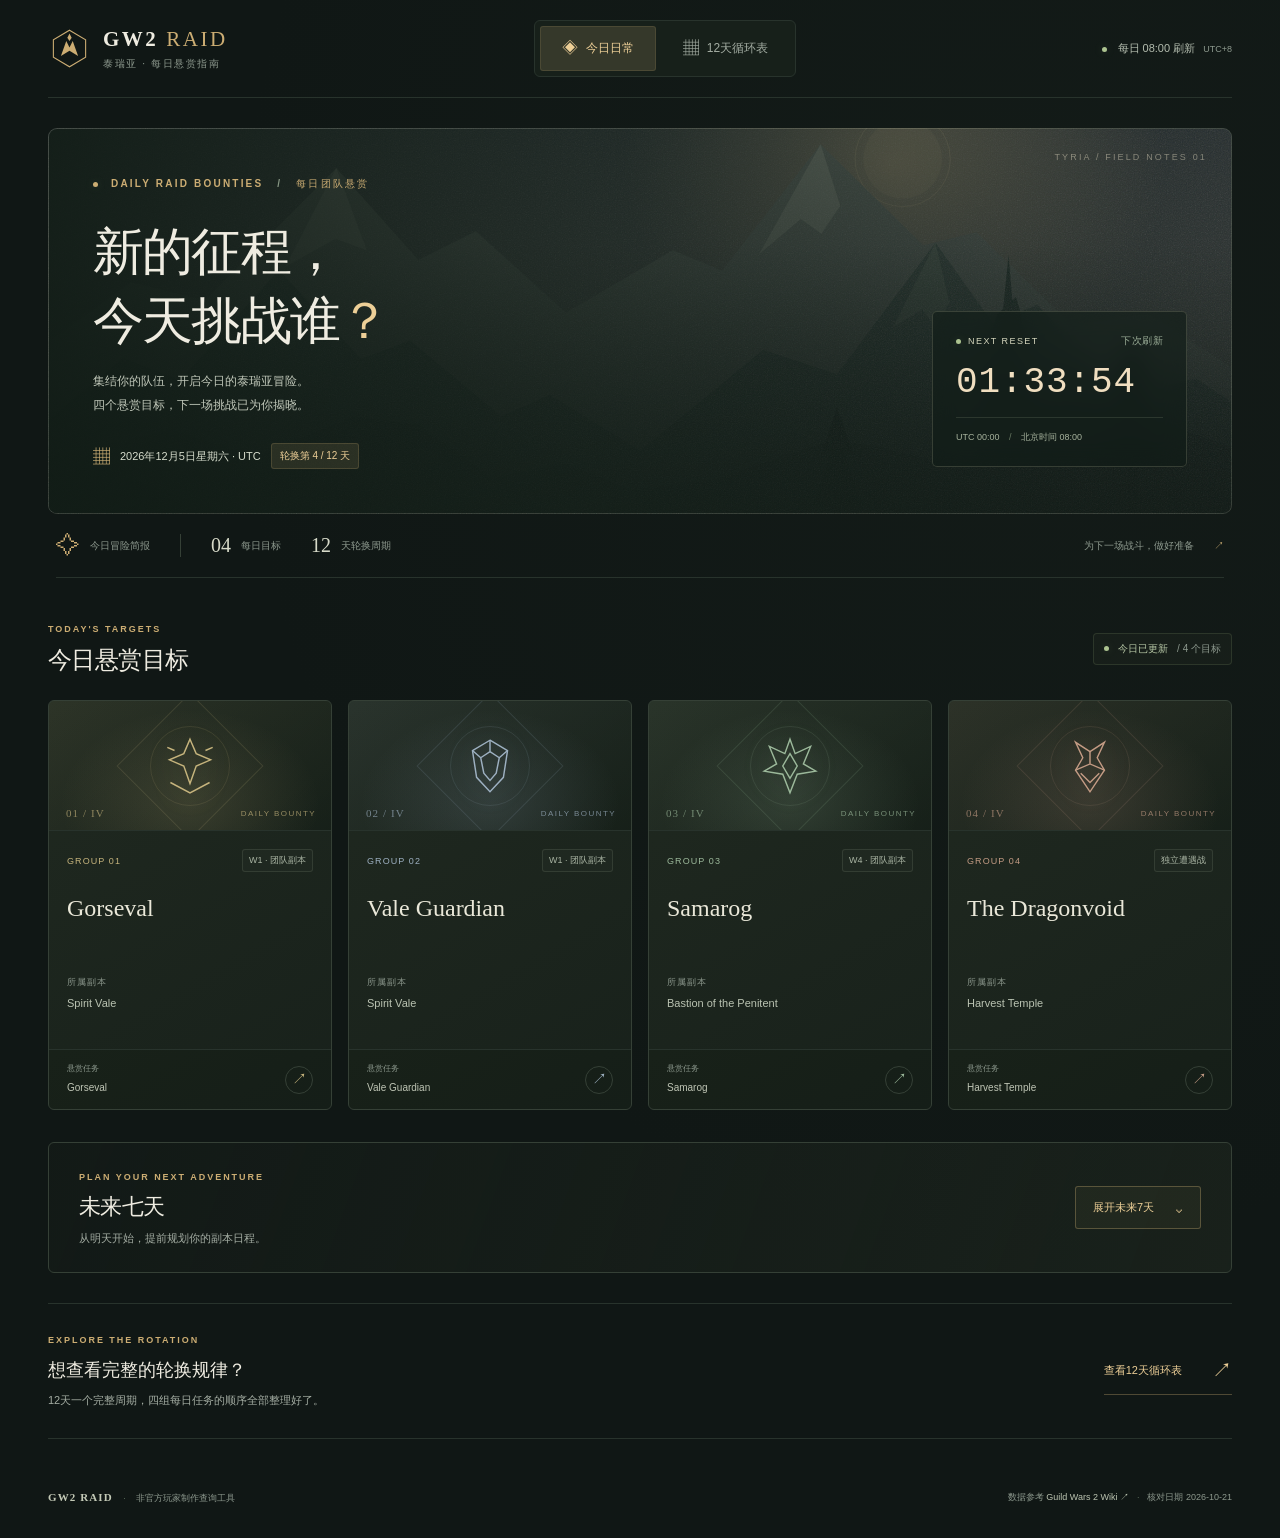
==== index.html @ 5c4fc619 "Add GW2 daily raid bounty site with refreshed UI" ====
<!doctype html>
<html lang="zh-CN">
<head>
  <meta charset="utf-8">
  <meta name="viewport" content="width=device-width, initial-scale=1">
  <meta name="theme-color" content="#101715">
  <meta name="description" content="激战2每日团队悬赏：查看今天的4个Raid Boss、所属副本及未来7天安排。">
  <title>今日日常 · GW2 Raid Bounties</title>
  <link rel="icon" href="assets/favicon.svg" type="image/svg+xml">
  <link rel="stylesheet" href="assets/css/styles.css">
  <script defer src="assets/js/data.js"></script>
  <script defer src="assets/js/rotation.js"></script>
  <script defer src="assets/js/app.js"></script>
</head>
<body data-page="today">
  <a class="skip-link" href="#main-content">跳转到主要内容</a>
  <div class="site-shell">
    <header class="site-header">
      <a class="brand" href="index.html" aria-label="返回GW2日常十人本首页">
        <span class="brand-mark" aria-hidden="true"><svg viewBox="0 0 40 40" fill="none"><path d="m20 3 15 9v16l-15 9L5 28V12Z" stroke="currentColor"/><path d="m12 27 5-14 3 6 3-6 5 14-8-5Z" fill="currentColor"/><path d="m20 6 2 4-2 3-2-3Z" fill="currentColor"/></svg></span>
        <span class="brand-copy"><strong>GW2 <span>RAID</span></strong><small>泰瑞亚 · 每日悬赏指南</small></span>
      </a>
      <nav class="nav" aria-label="主导航">
        <a href="index.html" class="nav-link active" aria-current="page"><span aria-hidden="true">◈</span> 今日日常</a>
        <a href="rotation.html" class="nav-link"><span aria-hidden="true">▦</span> 12天循环表</a>
      </nav>
      <span class="header-status"><span class="tiny-led" aria-hidden="true"></span> 每日 08:00 刷新 <span>UTC+8</span></span>
    </header>

    <main id="main-content">
      <section class="hero" aria-labelledby="hero-title">
        <div class="hero-main">
          <p class="eyebrow"><span class="status-dot" aria-hidden="true"></span> DAILY RAID BOUNTIES <span class="eyebrow-separator">/</span> 每日团队悬赏</p>
          <h1 id="hero-title">新的征程，<br>今天挑战谁<span class="hero-dot">？</span></h1>
          <p class="hero-description">集结你的队伍，开启今日的泰瑞亚冒险。<br>四个悬赏目标，下一场挑战已为你揭晓。</p>
          <div class="hero-date-line">
            <span class="calendar-icon" aria-hidden="true">▦</span>
            <span id="today-date">读取当前日期…</span>
            <span id="cycle-label" class="cycle-label">轮换计算中</span>
          </div>
        </div>
        <div class="reset-panel">
          <span class="meta-label"><span class="tiny-led" aria-hidden="true"></span> NEXT RESET <span>下次刷新</span></span>
          <div id="countdown" class="countdown" role="timer" aria-label="距离下一次刷新">--:--:--</div>
          <div class="reset-rule"><span class="tiny-led" aria-hidden="true"></span> UTC 00:00 <span class="reset-divider">/</span> 北京时间 08:00</div>
        </div>
      </section>

      <div class="adventure-strip"><span><i aria-hidden="true">✧</i> 今日冒险简报</span><span><strong>04</strong> 每日目标</span><span><strong>12</strong> 天轮换周期</span><span class="strip-note">为下一场战斗，做好准备 <span aria-hidden="true">↗</span></span></div>

      <section class="section" aria-labelledby="today-heading">
        <div class="section-heading">
          <div><p class="section-kicker">TODAY'S TARGETS</p><h2 id="today-heading">今日悬赏目标</h2></div>
          <span class="counter-pill"><span class="tiny-led" aria-hidden="true"></span> 今日已更新 <span> / 4 个目标</span></span>
        </div>
        <div id="today-grid" class="boss-grid" aria-live="polite"></div>
        <noscript><p class="noscript">请启用浏览器 JavaScript 以查看自动计算的日常数据。</p></noscript>
      </section>

      <section class="section forecast-section" aria-labelledby="forecast-heading">
        <div class="forecast-top">
          <div><p class="section-kicker">PLAN YOUR NEXT ADVENTURE</p><h2 id="forecast-heading">未来七天</h2><p class="section-hint">从明天开始，提前规划你的副本日程。</p></div>
          <button id="forecast-toggle" type="button" class="action-button" aria-controls="forecast-content" aria-expanded="false">
            <span id="forecast-toggle-text">展开未来7天</span><span class="button-arrow" aria-hidden="true">⌄</span>
          </button>
        </div>
        <div id="forecast-content" class="forecast-content" hidden></div>
      </section>

      <section class="bottom-link" aria-label="查看完整轮换">
        <div><p class="section-kicker">EXPLORE THE ROTATION</p><h2>想查看完整的轮换规律？</h2><p>12天一个完整周期，四组每日任务的顺序全部整理好了。</p></div>
        <a class="text-action" href="rotation.html">查看12天循环表 <span aria-hidden="true">↗</span></a>
      </section>
    </main>

    <footer class="site-footer">
      <div><strong>GW2 RAID</strong> <span class="footer-divider">·</span> 非官方玩家制作查询工具</div>
      <div>数据参考 <a href="https://wiki.guildwars2.com/wiki/Daily_Raid_Bounties" target="_blank" rel="noopener noreferrer">Guild Wars 2 Wiki ↗</a><span class="footer-divider">·</span>核对日期 2026-10-21</div>
    </footer>
  </div>
</body>
</html>
---- assets/css/styles.css ----
:root {
  color-scheme: dark;
  --bg: #101715; --panel: #19211d; --panel-raised: #202a24; --line: #354036; --line-soft: #28332c;
  --text: #efece1; --muted: #a4ada3; --quiet: #8d998e; --accent: #ccad73; --accent-bright: #edcf97; --accent-soft: #ccad7312; --content: 1240px;
  font-family: "Segoe UI", "PingFang SC", "Microsoft YaHei", sans-serif;
  font-synthesis: none; -webkit-font-smoothing: antialiased; text-rendering: optimizeLegibility;
}
* { box-sizing: border-box; }
html { scroll-behavior: smooth; }
body { margin: 0; min-width: 320px; color: var(--text); background: radial-gradient(ellipse at 80% 20%, #28342a22, transparent 55%), var(--bg); }
a { color: inherit; }
button { font: inherit; cursor: pointer; }
a, button { -webkit-tap-highlight-color: transparent; }
a:focus-visible, button:focus-visible, [tabindex]:focus-visible { outline: 2px solid var(--accent-bright); outline-offset: 5px; }
button, a { touch-action: manipulation; }
[hidden] { display: none !important; }
.skip-link { position: fixed; top: -80px; left: 20px; z-index: 20; background: var(--accent); color: var(--bg); padding: 12px 20px; }
.skip-link:focus { top: 10px; }
h1, h2, h3, p { overflow-wrap: anywhere; }
.site-shell { width: min(calc(100% - 96px), var(--content)); margin: auto; }
.site-header { height: 98px; display: flex; align-items: center; justify-content: space-between; gap: 24px; border-bottom: 1px solid var(--line-soft); }
.brand { display: flex; align-items: center; gap: 12px; text-decoration: none; }
.brand-mark { width: 43px; height: 47px; color: var(--accent); }
.brand-mark svg { width: 100%; height: 100%; }
.brand-copy { display: grid; gap: 5px; }
.brand-copy strong { font-family: Georgia, serif; font-size: 21px; letter-spacing: .12em; white-space: nowrap; }
.brand-copy strong span { color: var(--accent); font-weight: 400; }
.brand-copy small { color: var(--quiet); font-size: 10px; letter-spacing: .16em; }
.nav { display: flex; align-items: center; gap: 5px; padding: 5px; border: 1px solid var(--line-soft); background: #17201a; border-radius: 6px; }
.nav-link { display: flex; align-items: center; justify-content: center; gap: 8px; padding: 12px 22px; color: var(--muted); text-decoration: none; font-size: 12px; border-radius: 3px; white-space: nowrap; transition: color .2s, background .2s; }
.nav-link span { font-size: 16px; }
.nav-link:hover { color: var(--accent-bright); background: #ffffff05; }
.nav-link.active { color: var(--accent-bright); background: #35382a; box-shadow: inset 0 0 0 1px #ccad7324; }
.header-status { font-size: 11px; color: #b4bdaf; white-space: nowrap; }
.header-status > span:last-child { font-size: 9px; color: var(--quiet); margin-left: 5px; }
.tiny-led, .status-dot { display: inline-block; width: 5px; height: 5px; background: #acc390; border-radius: 50%; margin-right: 7px; vertical-align: middle; box-shadow: 0 0 10px #acc39033; }
.hero { position: relative; isolation: isolate; margin-top: 30px; min-height: 386px; padding: 44px; display: flex; align-items: flex-end; justify-content: space-between; gap: 28px; border: 1px solid #65705b55; border-radius: 9px; background: #25332a url('../images/tyria-landscape.svg') center 47% / cover; overflow: hidden; }
.hero::before { content: ""; position: absolute; inset: 0; z-index: -1; background: linear-gradient(90deg, #111c16e8, #1420198c 45%, #101b1520), linear-gradient(0deg, #101a14a0, transparent 70%); }
.hero::after { content: "TYRIA / FIELD NOTES 01"; position: absolute; right: 24px; top: 23px; font-size: 9px; letter-spacing: .24em; color: #ddd6bd80; }
.hero-main { flex: 1; }
.eyebrow, .section-kicker { margin: 0; color: var(--accent); font-size: 9px; line-height: 1.8; letter-spacing: .22em; font-weight: 600; }
.eyebrow { font-size: 10px; }
.status-dot { background: var(--accent); margin-right: 8px; }
.eyebrow-separator { margin: 0 9px; color: #899986; }
h1 { font-size: clamp(36px, 4vw, 52px); font-weight: 600; letter-spacing: -.035em; line-height: 1.35; margin: 24px 0 15px; }
.hero-dot { color: var(--accent-bright); }
.hero-description { font-size: 12px; color: #c0c7b9; line-height: 1.95; margin: 0; }
.hero-date-line { display: flex; gap: 10px; align-items: center; flex-wrap: wrap; font-size: 11px; color: #d7ddcd; margin-top: 26px; }
.calendar-icon { color: var(--accent); font-size: 17px; }
.cycle-label { font-size: 10px; color: var(--accent-bright); padding: 5px 8px; background: #c6aa7020; border: 1px solid #c6aa7033; border-radius: 3px; }
.reset-panel { flex: 0 0 255px; padding: 22px 23px; margin-bottom: 2px; border: 1px solid #d2ceaa30; border-radius: 5px; background: #101c1699; backdrop-filter: blur(12px); }
.meta-label { display: flex; align-items: center; color: #d5d6bd; font-size: 9px; letter-spacing: .16em; }
.meta-label > span:last-child { margin-left: auto; color: #9cae98; letter-spacing: .04em; font-size: 10px; }
.countdown { font-family: "Consolas", "SFMono-Regular", monospace; font-size: 36px; font-weight: 400; color: #f0dec0; font-variant-numeric: tabular-nums; letter-spacing: .025em; margin: 14px 0; }
.reset-rule { font-size: 9px; color: #a7b39d; border-top: 1px solid #bbc7a725; padding-top: 13px; white-space: nowrap; }
.reset-rule .tiny-led { display: none; }
.reset-divider { padding: 0 7px; color: #6c7d66; }
.adventure-strip { display: flex; align-items: center; gap: 30px; min-height: 64px; margin: 0 8px; border-bottom: 1px solid var(--line-soft); color: var(--quiet); font-size: 10px; }
.adventure-strip > span { display: flex; gap: 10px; align-items: center; }
.adventure-strip i { font-size: 24px; color: var(--accent); font-style: normal; }
.adventure-strip strong { font-family: Georgia, serif; font-size: 20px; font-weight: 400; color: #d7dac9; }
.adventure-strip > span:nth-child(2) { border-left: 1px solid var(--line); padding-left: 30px; }
.adventure-strip .strip-note { margin-left: auto; font-size: 10px; }
.strip-note span { color: var(--accent); margin-left: 10px; }
.section { margin-top: 43px; }
.section-heading { display: flex; align-items: center; justify-content: space-between; gap: 16px; margin-bottom: 24px; }
.section-heading h2, .forecast-top h2 { font-size: 24px; font-weight: 550; letter-spacing: -.025em; margin: 7px 0 0; }
.counter-pill { font-size: 10px; color: #b8c9a7; background: #adc58e08; border: 1px solid #abc58a25; border-radius: 4px; padding: 8px 10px; }
.counter-pill > span:last-child { color: var(--quiet); margin-left: 6px; }
.boss-grid { display: grid; grid-template-columns: repeat(4, minmax(0, 1fr)); gap: 16px; }
.group-1 { --group-color: #c6b47d; --group-rgb: 198, 180, 125; }
.group-2 { --group-color: #9db0c1; --group-rgb: 157, 176, 193; }
.group-3 { --group-color: #9cb99b; --group-rgb: 156, 185, 155; }
.group-4 { --group-color: #c39b84; --group-rgb: 195, 155, 132; }
.boss-card { position: relative; display: flex; flex-direction: column; min-width: 0; border: 1px solid var(--line); border-radius: 6px; background: linear-gradient(150deg, #202920, #18211b); overflow: hidden; transition: border-color .2s, transform .2s, box-shadow .2s; }
.boss-card:hover { transform: translateY(-5px); border-color: var(--group-color); box-shadow: 0 16px 32px #00000030; }
.boss-visual { height: 130px; position: relative; overflow: hidden; display: grid; place-items: center; background: radial-gradient(ellipse at 50% 80%, rgba(var(--group-rgb), .16), transparent 65%), linear-gradient(145deg, rgba(var(--group-rgb), .08), #0e181266); border-bottom: 1px solid var(--line-soft); }
.boss-visual::before { content: ""; position: absolute; width: 102px; height: 102px; border: 1px solid rgba(var(--group-rgb), .15); transform: rotate(45deg); }
.boss-visual::after { content: ""; position: absolute; width: 78px; height: 78px; border: 1px solid rgba(var(--group-rgb), .13); border-radius: 50%; }
.boss-sigil { width: 66px; height: 66px; color: var(--group-color); filter: drop-shadow(0 3px 15px rgba(var(--group-rgb), .2)); }
.visual-number { position: absolute; bottom: 11px; left: 17px; font-family: Georgia, serif; font-size: 11px; color: var(--group-color); opacity: .65; letter-spacing: .1em; }
.visual-caption { position: absolute; bottom: 12px; right: 15px; color: var(--group-color); opacity: .7; font-size: 8px; letter-spacing: .18em; }
.boss-top { display: flex; justify-content: space-between; align-items: center; gap: 6px; padding: 18px 18px 0; }
.group-tag { font-size: 9px; letter-spacing: .12em; color: var(--group-color); white-space: nowrap; }
.type-tag { font-size: 9px; color: #aab5a4; background: #ffffff04; border: 1px solid #a9b69d25; border-radius: 3px; padding: 4px 6px; white-space: nowrap; }
.boss-content { flex: 1; padding: 22px 18px 19px; }
.card-field-label { display: none; }
.boss-name { font-family: Georgia, "Times New Roman", serif; font-weight: 400; font-size: 24px; line-height: 1.22; margin: 0 0 24px; min-height: 58px; color: #eae8d9; overflow-wrap: break-word; }
.boss-instance-label { font-size: 9px; color: var(--quiet); letter-spacing: .1em; }
.boss-instance { font-size: 11px; color: #bac3b2; line-height: 1.6; margin: 6px 0 0; min-height: 35px; }
.boss-bottom { display: grid; grid-template-columns: 1fr auto; gap: 6px; padding: 13px 18px; border-top: 1px solid var(--line-soft); background: #0a140d33; }
.bounty-flag { font-size: 8px; color: var(--quiet); }
.bounty-name { grid-column: 1; font-size: 10px; line-height: 1.6; color: #bfc5b5; }
.boss-link { grid-column: 2; grid-row: 1 / 3; align-self: center; width: 28px; height: 28px; display: grid; place-items: center; color: var(--group-color); border: 1px solid var(--line); border-radius: 50%; text-decoration: none; font-size: 15px; transition: background .2s; }
.boss-link:hover { background: rgba(var(--group-rgb), .15); }
.forecast-section { margin-top: 32px; padding: 26px 30px; border: 1px solid var(--line); border-radius: 6px; background: linear-gradient(110deg, #212a2022, #20292088); }
.forecast-top { display: flex; align-items: center; justify-content: space-between; gap: 20px; }
.forecast-top h2 { font-size: 22px; }
.section-hint { font-size: 11px; color: var(--muted); margin: 9px 0 0; }
.action-button, .secondary-button { flex-shrink: 0; display: inline-flex; align-items: center; justify-content: center; gap: 20px; min-height: 42px; padding: 10px 17px; border: 1px solid #ccad7355; background: #ccad730e; color: var(--accent-bright); border-radius: 3px; font-size: 11px; transition: background .2s, border-color .2s; }
.action-button:hover, .secondary-button:hover { background: #ccad7322; border-color: var(--accent); }
.button-arrow { display: inline-block; font-size: 18px; transition: transform .2s; }
.action-button[aria-expanded="true"] .button-arrow { transform: rotate(180deg); }
.forecast-content { padding-top: 25px; }
.forecast-grid { display: grid; grid-template-columns: repeat(3, minmax(0, 1fr)); gap: 14px; }
.forecast-day { border: 1px solid var(--line); border-radius: 4px; background: #151e17; min-width: 0; }
.forecast-day-header { display: flex; justify-content: space-between; align-items: center; gap: 8px; padding: 17px; border-bottom: 1px solid var(--line-soft); background: #d3c09904; }
.forecast-day-overline { color: var(--accent); font-size: 9px; }
.forecast-day-title { font-size: 14px; font-weight: 500; margin: 6px 0 0; }
.forecast-day-index { font-size: 9px; color: var(--muted); white-space: nowrap; }
.forecast-list { padding: 0 16px; }
.forecast-item { display: flex; gap: 10px; align-items: flex-start; border-bottom: 1px solid var(--line-soft); padding: 14px 0; }
.forecast-item:last-child { border: 0; }
.forecast-index { display: grid; place-items: center; width: 21px; height: 23px; flex: 0 0 21px; margin-top: 1px; font-size: 9px; color: var(--accent); border: 1px solid #ccad7333; border-radius: 2px; }
.forecast-item-main { min-width: 0; }
.forecast-boss { font-size: 12px; line-height: 1.5; }
.forecast-instance { font-size: 10px; line-height: 1.6; color: var(--muted); margin-top: 4px; }
.bottom-link { margin: 30px 0 48px; padding: 28px 0; border-top: 1px solid var(--line-soft); border-bottom: 1px solid var(--line-soft); display: flex; align-items: center; justify-content: space-between; gap: 24px; }
.bottom-link h2 { margin: 9px 0; font-size: 18px; font-weight: 500; }
.bottom-link p:last-child { margin: 0; font-size: 11px; color: var(--muted); line-height: 1.8; }
.text-action { font-size: 11px; color: var(--accent-bright); text-decoration: none; white-space: nowrap; display: inline-flex; align-items: center; gap: 30px; border-bottom: 1px solid #ccad7355; padding: 10px 0; }
.text-action span { font-size: 20px; }
.text-action:hover { color: #ffe8bc; border-color: var(--accent); }
.site-footer { display: flex; align-items: center; justify-content: space-between; gap: 15px; color: var(--quiet); font-size: 9px; padding-bottom: 30px; line-height: 1.9; }
.site-footer strong { font-family: Georgia, serif; color: #c3c9b6; font-size: 11px; letter-spacing: .1em; }
.site-footer a { text-decoration: none; color: #bdc5b2; }
.site-footer a:hover { color: var(--accent); }
.footer-divider { color: #5d705c; margin: 0 8px; }
.noscript { padding: 20px; border: 1px solid var(--line); color: var(--accent); }
/* 完整轮换表 */
.rotation-hero { position: relative; overflow: hidden; isolation: isolate; padding: 44px; margin-top: 30px; border: 1px solid #65705b55; border-radius: 7px; background: #25332a url('../images/tyria-landscape.svg') center 42% / cover; }
.rotation-hero::before { content: ""; position: absolute; z-index: -1; inset: 0; background: linear-gradient(90deg, #111c16ed, #14201977); }
.rotation-hero h1 { margin: 19px 0 13px; font-size: 42px; }
.rotation-hero > p:not(.eyebrow) { color: #bbc6b3; font-size: 12px; line-height: 1.9; max-width: 640px; }
.rotation-meta { display: flex; gap: 10px; flex-wrap: wrap; margin-top: 24px; }
.rotation-meta span { font-size: 10px; padding: 8px 10px; background: #19241aaa; border: 1px solid #c3bd9f33; border-radius: 3px; color: #d0d5bf; }
.rotation-meta span:last-child { color: var(--accent-bright); border-color: #ccad7355; }
.cycle-track { display: grid; grid-template-columns: repeat(12, minmax(0, 1fr)); gap: 5px; margin-top: 22px; }
.cycle-step { display: grid; gap: 6px; justify-items: center; padding: 12px 3px; color: var(--muted); border: 1px solid var(--line-soft); border-radius: 3px; background: #1b241b; font-size: 9px; }
.cycle-step strong { font-family: Georgia, serif; font-size: 18px; font-weight: 400; color: #c8cebc; }
.cycle-step:hover { border-color: var(--accent); }
.cycle-step[aria-current="date"] { border-color: var(--accent); background: #ccad7314; color: var(--accent-bright); }
.cycle-step[aria-current="date"] strong { color: var(--accent-bright); }
.legend { display: flex; flex-wrap: wrap; gap: 18px; margin-bottom: 15px; color: var(--quiet); font-size: 10px; }
.legend-mark { display: inline-block; width: 8px; height: 8px; border: 1px solid var(--accent); background: var(--accent-soft); margin-right: 5px; }
.table-scroll { overflow-x: auto; border: 1px solid var(--line); border-radius: 5px; scrollbar-color: #52614a #152016; }
.rotation-table { width: 100%; min-width: 990px; border-collapse: collapse; table-layout: fixed; text-align: left; }
.rotation-table thead { background: #293224; }
.rotation-table thead th { font-size: 10px; font-weight: 500; letter-spacing: .07em; padding: 18px; color: #d3d5c4; }
.rotation-table thead th:first-child { width: 140px; }
.rotation-table thead th:nth-child(2) { color: #c6b47d; }
.rotation-table thead th:nth-child(3) { color: #9db0c1; }
.rotation-table thead th:nth-child(4) { color: #9cb99b; }
.rotation-table thead th:nth-child(5) { color: #c39b84; }
.rotation-table tbody tr { background: #182119; transition: background .2s; }
.rotation-table tbody tr:nth-child(even) { background: #1c251c; }
.rotation-table tbody tr:hover { background: #242e21; }
.rotation-table tbody tr.today-row { background: #ccad7312; box-shadow: inset 3px 0 var(--accent); }
.rotation-table tbody th, .rotation-table tbody td { padding: 19px 18px; border-top: 1px solid var(--line-soft); vertical-align: top; }
.rotation-table td, .rotation-table th { border-right: 1px solid var(--line-soft); }
.rotation-table td:last-child, .rotation-table th:last-child { border-right: 0; }
.day-heading { text-align: left; font-weight: 400; }
.day-number { display: block; color: var(--accent); font-size: 9px; letter-spacing: .14em; }
.day-date { display: block; font-family: Georgia, serif; font-size: 21px; font-weight: 400; margin-top: 6px; }
.day-week { display: block; color: var(--quiet); font-size: 9px; margin-top: 4px; }
.today-chip { display: inline-block; color: #1d241a; background: var(--accent); padding: 3px 6px; font-size: 9px; border-radius: 2px; margin-top: 8px; }
.rotation-boss { display: block; color: #e3e5d4; font-size: 12px; line-height: 1.6; font-weight: 500; }
.rotation-instance { display: flex; gap: 6px; align-items: baseline; font-size: 10px; color: #a4b19b; line-height: 1.6; margin-top: 7px; }
.mini-wing { font-size: 9px; color: var(--group-color); white-space: nowrap; }
.rotation-bounty { font-size: 9px; color: var(--quiet); line-height: 1.7; margin-top: 6px; }
.table-footnote { font-size: 10px; color: var(--quiet); line-height: 1.8; margin: 14px 0 0; }
.mobile-rotation { display: none; }
@keyframes row-emphasis { 0%, 50% { outline: 2px solid var(--accent); outline-offset: -2px; } 100% { outline: 2px solid transparent; outline-offset: -2px; } }
.row-highlight { animation: row-emphasis 1.5s ease-out; }
@media (min-width: 1600px) { .hero { min-height: 420px; } }
@media (max-width: 1150px) {
  .site-shell { width: calc(100% - 56px); }
  .header-status { display: none; }
  .boss-grid { grid-template-columns: repeat(2, minmax(0, 1fr)); }
  .boss-visual { height: 140px; }
  .boss-name { min-height: 0; }
  .boss-instance { min-height: 0; }
  .hero { padding: 36px; }
  .forecast-grid { grid-template-columns: repeat(2, minmax(0, 1fr)); }
}
@media (max-width: 780px) {
  .site-shell { width: calc(100% - 36px); }
  .site-header { height: 84px; gap: 12px; }
  .brand-copy strong { font-size: 17px; }
  .brand-copy small { font-size: 9px; letter-spacing: .02em; }
  .brand-mark { width: 35px; height: 39px; }
  .nav-link { padding: 11px 13px; font-size: 11px; }
  .hero { padding: 30px; margin-top: 20px; display: block; background-position: 66% center; }
  .hero::before { background: linear-gradient(90deg, #111c16e8, #14201955); }
  .hero h1 { font-size: 43px; }
  .reset-panel { width: 255px; margin-top: 25px; padding: 16px 20px; }
  .countdown { font-size: 30px; margin: 10px 0; }
  .adventure-strip { gap: 20px; }
  .adventure-strip > span:nth-child(2) { padding-left: 20px; }
  .adventure-strip .strip-note { display: none; }
  .section { margin-top: 34px; }
  .forecast-section { padding: 24px; }
  .rotation-hero { padding: 30px; margin-top: 20px; }
  .rotation-hero h1 { font-size: 36px; }
  .cycle-track { grid-template-columns: repeat(6, minmax(0, 1fr)); gap: 6px; }
  .cycle-step { padding: 10px 3px; }
  .table-scroll { display: none; }
  .mobile-rotation { display: grid; gap: 14px; }
  .mobile-rotation-day { border: 1px solid var(--line); border-radius: 5px; background: #19221a; overflow: hidden; }
  .mobile-rotation-today { border-color: var(--accent); }
  .mobile-day-heading { display: flex; align-items: center; justify-content: space-between; gap: 10px; padding: 16px 18px; background: #263022; }
  .mobile-day-heading > div { display: flex; gap: 15px; align-items: baseline; }
  .mobile-day-count { font-size: 9px; color: var(--accent); letter-spacing: .1em; }
  .mobile-day-heading strong { font-weight: 500; font-size: 13px; }
  .mobile-day-heading .today-chip { margin: 0; }
  .mobile-rotation-row { display: flex; gap: 14px; padding: 16px 18px; border-top: 1px solid var(--line-soft); }
  .mobile-group { flex: 0 0 43px; height: 25px; display: grid; place-items: center; font-size: 9px; color: var(--group-color); background: rgba(var(--group-rgb), .05); border: 1px solid rgba(var(--group-rgb), .2); border-radius: 3px; }
  .mobile-rotation-row-main { display: grid; gap: 5px; min-width: 0; }
  .mobile-rotation-row-main strong { font-size: 12px; line-height: 1.5; font-weight: 500; }
  .mobile-rotation-row-main span { color: var(--muted); font-size: 10px; }
  .mobile-rotation-row-main small { color: var(--quiet); font-size: 9px; line-height: 1.7; }
  .site-footer { display: grid; gap: 7px; }
}
@media (max-width: 540px) {
  .site-shell { width: calc(100% - 32px); }
  .site-header { height: auto; flex-wrap: wrap; padding: 17px 0 13px; gap: 17px; }
  .brand-copy strong { font-size: 20px; }
  .brand-copy small { font-size: 9px; letter-spacing: .12em; }
  .nav { width: 100%; }
  .nav-link { flex: 1; padding: 10px 12px; }
  .hero { margin-top: 16px; padding: 27px 22px; border-radius: 5px; }
  .hero::after { display: none; }
  .eyebrow { font-size: 8px; letter-spacing: .13em; }
  .eyebrow-separator { margin: 0 4px; }
  .hero h1 { font-size: 38px; margin-top: 22px; }
  .hero-description { font-size: 11px; }
  .hero-date-line { font-size: 10px; gap: 8px; margin-top: 21px; }
  .cycle-label { margin-left: 22px; }
  .reset-panel { width: 100%; margin-top: 24px; }
  .meta-label { font-size: 9px; }
  .countdown { font-size: 34px; }
  .adventure-strip { margin: 0; gap: 13px; min-height: 59px; font-size: 9px; }
  .adventure-strip > span { gap: 6px; }
  .adventure-strip > span:nth-child(2) { padding-left: 12px; }
  .adventure-strip strong { font-size: 18px; }
  .adventure-strip i { font-size: 19px; }
  .section-heading { align-items: end; margin-bottom: 18px; gap: 8px; }
  .section-heading h2 { font-size: 22px; }
  .section-kicker { font-size: 8px; letter-spacing: .17em; }
  .counter-pill { padding: 6px 7px; font-size: 9px; }
  .counter-pill > span:last-child { display: none; }
  .boss-grid { grid-template-columns: 1fr; gap: 16px; }
  .boss-visual { height: 132px; }
  .boss-top { padding: 19px 21px 0; }
  .boss-content { padding: 20px 21px; }
  .boss-name { font-size: 27px; margin-bottom: 20px; }
  .boss-bottom { padding: 13px 21px; }
  .boss-instance { font-size: 12px; }
  .forecast-section { padding: 22px 18px; margin-top: 25px; }
  .forecast-top { flex-direction: column; align-items: stretch; }
  .forecast-top .action-button { width: 100%; }
  .forecast-grid { grid-template-columns: 1fr; }
  .bottom-link { margin: 25px 0 30px; display: block; }
  .bottom-link h2 { font-size: 17px; }
  .text-action { margin-top: 15px; }
  .rotation-hero { padding: 27px 22px; }
  .rotation-hero h1 { font-size: 33px; }
  .rotation-hero > p:not(.eyebrow) { font-size: 11px; }
  .rotation-meta { margin-top: 20px; gap: 8px; }
  .rotation-meta span { font-size: 9px; padding: 7px 8px; }
  .secondary-button { font-size: 10px; gap: 10px; padding: 9px 12px; }
}
@media (prefers-reduced-motion: reduce) {
  *, *::before, *::after { scroll-behavior: auto !important; transition: none !important; animation: none !important; }
}
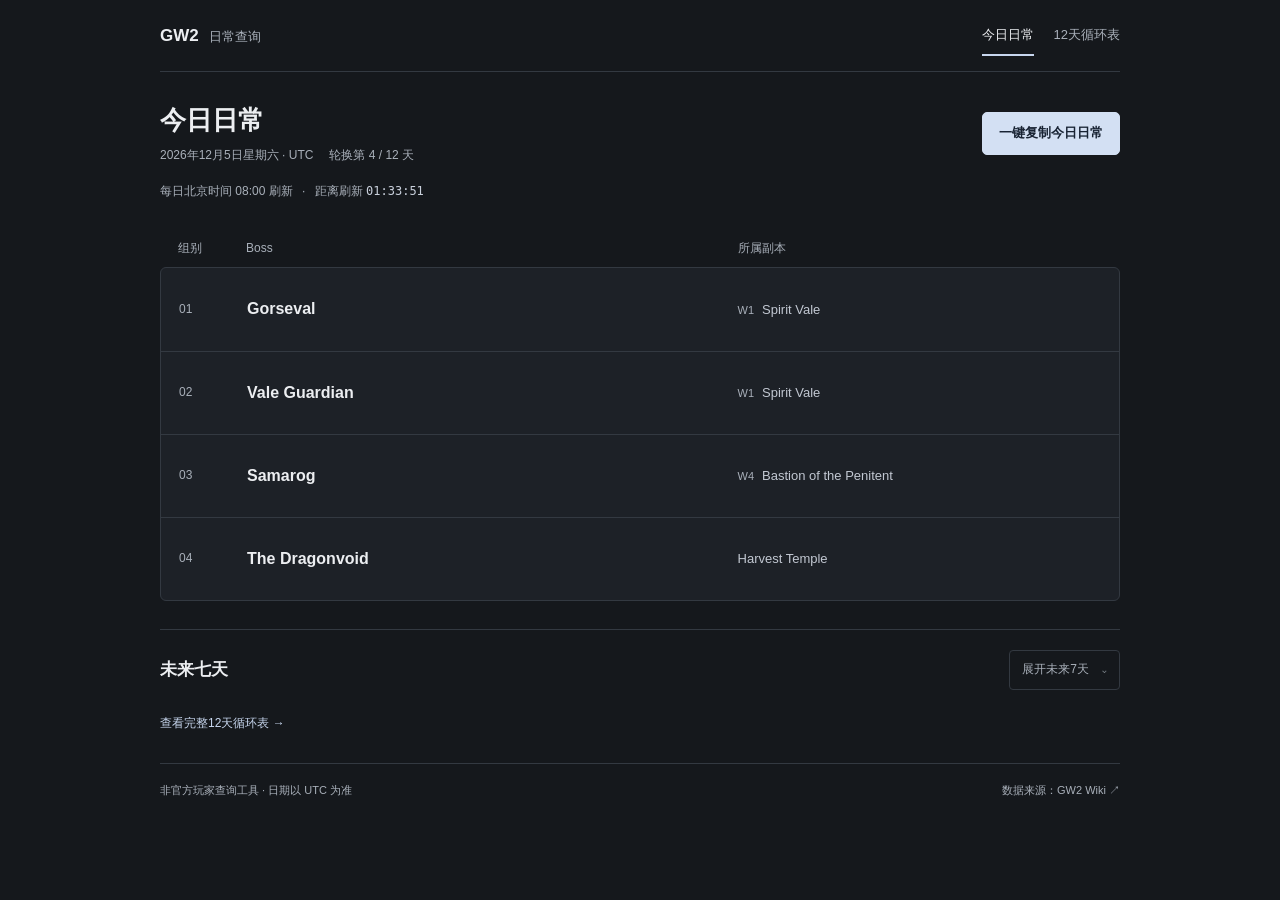
==== commit 7ffda485: "Simplify daily bounty homepage and add one-click text copy" ====
--- a/index.html
+++ b/index.html
@@ -3,11 +3,11 @@
 <head>
   <meta charset="utf-8">
   <meta name="viewport" content="width=device-width, initial-scale=1">
-  <meta name="theme-color" content="#101715">
-  <meta name="description" content="激战2每日团队悬赏：查看今天的4个Raid Boss、所属副本及未来7天安排。">
+  <meta name="theme-color" content="#15181c">
+  <meta name="description" content="快速查看激战2今日四个日常 Boss 及所属副本，一键复制分享，支持未来七天与完整12天轮换查询。">
   <title>今日日常 · GW2 Raid Bounties</title>
   <link rel="icon" href="assets/favicon.svg" type="image/svg+xml">
-  <link rel="stylesheet" href="assets/css/styles.css">
+  <link rel="stylesheet" href="assets/css/today.css">
   <script defer src="assets/js/data.js"></script>
   <script defer src="assets/js/rotation.js"></script>
   <script defer src="assets/js/app.js"></script>
@@ -16,67 +16,38 @@
   <a class="skip-link" href="#main-content">跳转到主要内容</a>
   <div class="site-shell">
     <header class="site-header">
-      <a class="brand" href="index.html" aria-label="返回GW2日常十人本首页">
-        <span class="brand-mark" aria-hidden="true"><svg viewBox="0 0 40 40" fill="none"><path d="m20 3 15 9v16l-15 9L5 28V12Z" stroke="currentColor"/><path d="m12 27 5-14 3 6 3-6 5 14-8-5Z" fill="currentColor"/><path d="m20 6 2 4-2 3-2-3Z" fill="currentColor"/></svg></span>
-        <span class="brand-copy"><strong>GW2 <span>RAID</span></strong><small>泰瑞亚 · 每日悬赏指南</small></span>
-      </a>
+      <a class="brand" href="index.html">GW2 <span>日常查询</span></a>
       <nav class="nav" aria-label="主导航">
-        <a href="index.html" class="nav-link active" aria-current="page"><span aria-hidden="true">◈</span> 今日日常</a>
-        <a href="rotation.html" class="nav-link"><span aria-hidden="true">▦</span> 12天循环表</a>
+        <a href="index.html" class="nav-link active" aria-current="page">今日日常</a>
+        <a href="rotation.html" class="nav-link">12天循环表</a>
       </nav>
-      <span class="header-status"><span class="tiny-led" aria-hidden="true"></span> 每日 08:00 刷新 <span>UTC+8</span></span>
     </header>
-
     <main id="main-content">
-      <section class="hero" aria-labelledby="hero-title">
-        <div class="hero-main">
-          <p class="eyebrow"><span class="status-dot" aria-hidden="true"></span> DAILY RAID BOUNTIES <span class="eyebrow-separator">/</span> 每日团队悬赏</p>
-          <h1 id="hero-title">新的征程，<br>今天挑战谁<span class="hero-dot">？</span></h1>
-          <p class="hero-description">集结你的队伍，开启今日的泰瑞亚冒险。<br>四个悬赏目标，下一场挑战已为你揭晓。</p>
-          <div class="hero-date-line">
-            <span class="calendar-icon" aria-hidden="true">▦</span>
-            <span id="today-date">读取当前日期…</span>
-            <span id="cycle-label" class="cycle-label">轮换计算中</span>
-          </div>
+      <section class="today-section" aria-labelledby="today-heading">
+        <div class="today-heading">
+          <div><h1 id="today-heading">今日日常</h1><p class="date-line"><span id="today-date">读取当前日期…</span><span id="cycle-label">轮换计算中</span></p></div>
+          <button id="copy-today" class="primary-button" type="button" disabled>一键复制今日日常</button>
         </div>
-        <div class="reset-panel">
-          <span class="meta-label"><span class="tiny-led" aria-hidden="true"></span> NEXT RESET <span>下次刷新</span></span>
-          <div id="countdown" class="countdown" role="timer" aria-label="距离下一次刷新">--:--:--</div>
-          <div class="reset-rule"><span class="tiny-led" aria-hidden="true"></span> UTC 00:00 <span class="reset-divider">/</span> 北京时间 08:00</div>
+        <p class="reset-line">每日北京时间 08:00 刷新 <span aria-hidden="true">·</span> 距离刷新 <span id="countdown" role="timer" aria-label="距离下一次刷新">--:--:--</span></p>
+        <p id="copy-status" class="copy-status" role="status" aria-live="polite"></p>
+        <div id="copy-fallback" class="copy-fallback" hidden>
+          <label for="copy-text">自动复制不可用，请长按或选中下方文字复制。</label>
+          <textarea id="copy-text" rows="10" readonly spellcheck="false"></textarea>
         </div>
+        <div class="list-heading" aria-hidden="true"><span>组别</span><span>Boss</span><span>所属副本</span></div>
+        <div id="today-grid" class="boss-list" aria-live="polite"></div>
+        <noscript><p class="noscript">请启用 JavaScript 查看自动计算的日常数据。</p></noscript>
       </section>
-
-      <div class="adventure-strip"><span><i aria-hidden="true">✧</i> 今日冒险简报</span><span><strong>04</strong> 每日目标</span><span><strong>12</strong> 天轮换周期</span><span class="strip-note">为下一场战斗，做好准备 <span aria-hidden="true">↗</span></span></div>
-
-      <section class="section" aria-labelledby="today-heading">
-        <div class="section-heading">
-          <div><p class="section-kicker">TODAY'S TARGETS</p><h2 id="today-heading">今日悬赏目标</h2></div>
-          <span class="counter-pill"><span class="tiny-led" aria-hidden="true"></span> 今日已更新 <span> / 4 个目标</span></span>
+      <section class="forecast-section" aria-labelledby="forecast-heading">
+        <div class="forecast-top">
+          <h2 id="forecast-heading">未来七天</h2>
+          <button id="forecast-toggle" type="button" class="action-button" aria-controls="forecast-content" aria-expanded="false"><span id="forecast-toggle-text">展开未来7天</span><span class="button-arrow" aria-hidden="true">⌄</span></button>
         </div>
-        <div id="today-grid" class="boss-grid" aria-live="polite"></div>
-        <noscript><p class="noscript">请启用浏览器 JavaScript 以查看自动计算的日常数据。</p></noscript>
+        <div id="forecast-content" hidden></div>
       </section>
-
-      <section class="section forecast-section" aria-labelledby="forecast-heading">
-        <div class="forecast-top">
-          <div><p class="section-kicker">PLAN YOUR NEXT ADVENTURE</p><h2 id="forecast-heading">未来七天</h2><p class="section-hint">从明天开始，提前规划你的副本日程。</p></div>
-          <button id="forecast-toggle" type="button" class="action-button" aria-controls="forecast-content" aria-expanded="false">
-            <span id="forecast-toggle-text">展开未来7天</span><span class="button-arrow" aria-hidden="true">⌄</span>
-          </button>
-        </div>
-        <div id="forecast-content" class="forecast-content" hidden></div>
-      </section>
-
-      <section class="bottom-link" aria-label="查看完整轮换">
-        <div><p class="section-kicker">EXPLORE THE ROTATION</p><h2>想查看完整的轮换规律？</h2><p>12天一个完整周期，四组每日任务的顺序全部整理好了。</p></div>
-        <a class="text-action" href="rotation.html">查看12天循环表 <span aria-hidden="true">↗</span></a>
-      </section>
+      <p class="rotation-link"><a href="rotation.html">查看完整12天循环表 →</a></p>
     </main>
-
-    <footer class="site-footer">
-      <div><strong>GW2 RAID</strong> <span class="footer-divider">·</span> 非官方玩家制作查询工具</div>
-      <div>数据参考 <a href="https://wiki.guildwars2.com/wiki/Daily_Raid_Bounties" target="_blank" rel="noopener noreferrer">Guild Wars 2 Wiki ↗</a><span class="footer-divider">·</span>核对日期 2026-10-21</div>
-    </footer>
+    <footer class="site-footer"><span>非官方玩家查询工具 · 日期以 UTC 为准</span><a href="https://wiki.guildwars2.com/wiki/Daily_Raid_Bounties" target="_blank" rel="noopener noreferrer">数据来源：GW2 Wiki ↗</a></footer>
   </div>
 </body>
 </html>
--- a/assets/css/today.css
+++ b/assets/css/today.css
@@ -0,0 +1,89 @@
+:root { color-scheme: dark; --bg: #15181c; --surface: #1d2127; --line: #333941; --text: #eceef1; --muted: #a9b0ba; --accent: #c7d6ee; font-family: -apple-system, BlinkMacSystemFont, "Segoe UI", "PingFang SC", "Microsoft YaHei", sans-serif; -webkit-font-smoothing: antialiased; }
+* { box-sizing: border-box; }
+body { margin: 0; min-width: 320px; background: var(--bg); color: var(--text); font-size: 14px; line-height: 1.6; }
+a { color: inherit; }
+button, textarea { font: inherit; }
+button { cursor: pointer; touch-action: manipulation; }
+button:disabled { cursor: wait; opacity: .65; }
+a:focus-visible, button:focus-visible, textarea:focus-visible { outline: 2px solid var(--accent); outline-offset: 4px; }
+[hidden] { display: none !important; }
+.skip-link { position: absolute; top: -80px; left: 16px; padding: 10px; background: var(--text); color: var(--bg); }
+.skip-link:focus { top: 8px; }
+.site-shell { max-width: 1008px; padding: 0 24px; margin: auto; }
+.site-header { min-height: 72px; display: flex; align-items: center; justify-content: space-between; gap: 16px; border-bottom: 1px solid var(--line); }
+.brand { text-decoration: none; font-size: 17px; font-weight: 700; white-space: nowrap; }
+.brand span { font-size: 13px; font-weight: 400; margin-left: 6px; color: var(--muted); }
+.nav { display: flex; gap: 20px; }
+.nav-link { text-decoration: none; font-size: 13px; padding: 10px 0; color: var(--muted); }
+.nav-link.active { color: var(--text); box-shadow: inset 0 -2px var(--accent); }
+.nav-link:hover, .rotation-link a:hover, .site-footer a:hover { color: var(--accent); }
+.today-section { margin-top: 30px; }
+.today-heading { display: flex; align-items: center; justify-content: space-between; gap: 16px; }
+h1 { margin: 0; font-size: 26px; font-weight: 650; line-height: 1.4; }
+.date-line { display: flex; flex-wrap: wrap; gap: 6px 16px; margin: 8px 0 0; color: var(--muted); font-size: 12px; }
+.primary-button { background: #d3e0f3; color: #182333; border: 1px solid #d3e0f3; padding: 10px 16px; min-height: 42px; border-radius: 5px; font-size: 13px; font-weight: 600; white-space: nowrap; }
+.primary-button:hover { background: #e5edfa; }
+.reset-line { color: var(--muted); font-size: 12px; margin: 16px 0 0; }
+.reset-line > span[aria-hidden] { margin: 0 6px; }
+#countdown { color: #c9d0dc; font-variant-numeric: tabular-nums; font-family: ui-monospace, Consolas, monospace; }
+.copy-status { min-height: 22px; margin: 6px 0 10px; color: #b7d9bf; font-size: 12px; }
+.copy-status[data-error="true"] { color: #e4c699; }
+.copy-fallback { margin: 0 0 18px; }
+.copy-fallback label { display: block; margin-bottom: 8px; font-size: 12px; color: var(--muted); }
+.copy-fallback textarea { width: 100%; padding: 12px; resize: vertical; border-radius: 4px; border: 1px solid var(--line); background: var(--surface); color: var(--text); font-size: 12px; }
+.list-heading, .boss-row { display: grid; grid-template-columns: 50px minmax(0, 1.3fr) minmax(0, 1fr); gap: 18px; align-items: center; }
+.list-heading { padding: 0 18px 9px; font-size: 12px; color: var(--muted); }
+.boss-list { border: 1px solid var(--line); border-radius: 6px; overflow: hidden; background: var(--surface); }
+.boss-row { padding: 18px; min-height: 83px; }
+.boss-row + .boss-row { border-top: 1px solid var(--line); }
+.group-number { color: var(--muted); font-size: 12px; font-variant-numeric: tabular-nums; }
+.boss-name { margin: 0; font-size: 16px; font-weight: 600; line-height: 1.55; overflow-wrap: anywhere; }
+.boss-instance { margin: 0; color: #c2c8d2; font-size: 13px; line-height: 1.65; overflow-wrap: anywhere; }
+.instance-label { display: none; }
+.instance-wing { display: inline-block; color: var(--muted); font-size: 11px; margin-right: 8px; }
+.forecast-section { margin-top: 28px; border-top: 1px solid var(--line); padding-top: 20px; }
+.forecast-top { display: flex; align-items: center; justify-content: space-between; gap: 16px; }
+h2 { margin: 0; font-size: 17px; font-weight: 600; }
+.action-button { display: inline-flex; align-items: center; gap: 12px; border: 1px solid var(--line); background: transparent; color: var(--muted); min-height: 40px; padding: 8px 12px; border-radius: 4px; font-size: 12px; }
+.action-button:hover { background: var(--surface); color: var(--text); }
+.button-arrow { display: inline-block; }
+.action-button[aria-expanded="true"] .button-arrow { transform: rotate(180deg); }
+.forecast-grid { display: grid; grid-template-columns: repeat(2, minmax(0, 1fr)); gap: 12px; margin-top: 18px; }
+.forecast-day { min-width: 0; padding: 16px; border: 1px solid var(--line); border-radius: 5px; }
+.forecast-day-header { display: flex; justify-content: space-between; align-items: center; gap: 10px; padding-bottom: 12px; border-bottom: 1px solid var(--line); }
+.forecast-day-overline { font-size: 11px; color: var(--muted); }
+.forecast-day-title { margin: 4px 0 0; font-size: 14px; font-weight: 500; }
+.forecast-day-index { color: var(--muted); font-size: 11px; white-space: nowrap; }
+.forecast-item { display: flex; gap: 12px; padding-top: 14px; }
+.forecast-index { color: var(--muted); font-size: 11px; padding-top: 2px; }
+.forecast-item-main { min-width: 0; overflow-wrap: anywhere; }
+.forecast-boss { font-size: 13px; }
+.forecast-instance { color: var(--muted); font-size: 11px; margin-top: 4px; }
+.rotation-link { margin: 24px 0 30px; font-size: 12px; }
+.rotation-link a { color: var(--accent); text-decoration: none; }
+.site-footer { display: flex; justify-content: space-between; flex-wrap: wrap; gap: 8px; color: var(--muted); font-size: 11px; padding: 18px 0 28px; border-top: 1px solid var(--line); }
+.site-footer a { color: var(--muted); text-decoration: none; }
+.noscript { color: var(--muted); }
+@media (max-width: 640px) {
+  .site-shell { padding: 0 16px; }
+  .site-header { min-height: 64px; }
+  .brand { font-size: 16px; }
+  .brand span { display: none; }
+  .nav { gap: 16px; }
+  .nav-link { font-size: 12px; }
+  .today-section { margin-top: 23px; }
+  .today-heading { flex-wrap: wrap; align-items: flex-start; gap: 16px; }
+  h1 { font-size: 24px; }
+  .primary-button { width: 100%; }
+  .reset-line { margin-top: 13px; font-size: 11px; }
+  .date-line { font-size: 11px; gap: 4px 10px; }
+  .list-heading { display: none; }
+  .boss-row { grid-template-columns: 28px minmax(0, 1fr); gap: 5px 12px; padding: 14px; min-height: 88px; }
+  .group-number { grid-row: 1 / 3; align-self: start; padding-top: 3px; }
+  .boss-name { grid-column: 2; font-size: 15px; }
+  .boss-instance { grid-column: 2; font-size: 12px; }
+  .instance-label { display: inline; color: var(--muted); font-size: 11px; margin-right: 6px; }
+  .forecast-section { margin-top: 24px; }
+  .forecast-grid { grid-template-columns: 1fr; }
+}
+@media (prefers-reduced-motion: reduce) { *, *::before, *::after { scroll-behavior: auto !important; } }
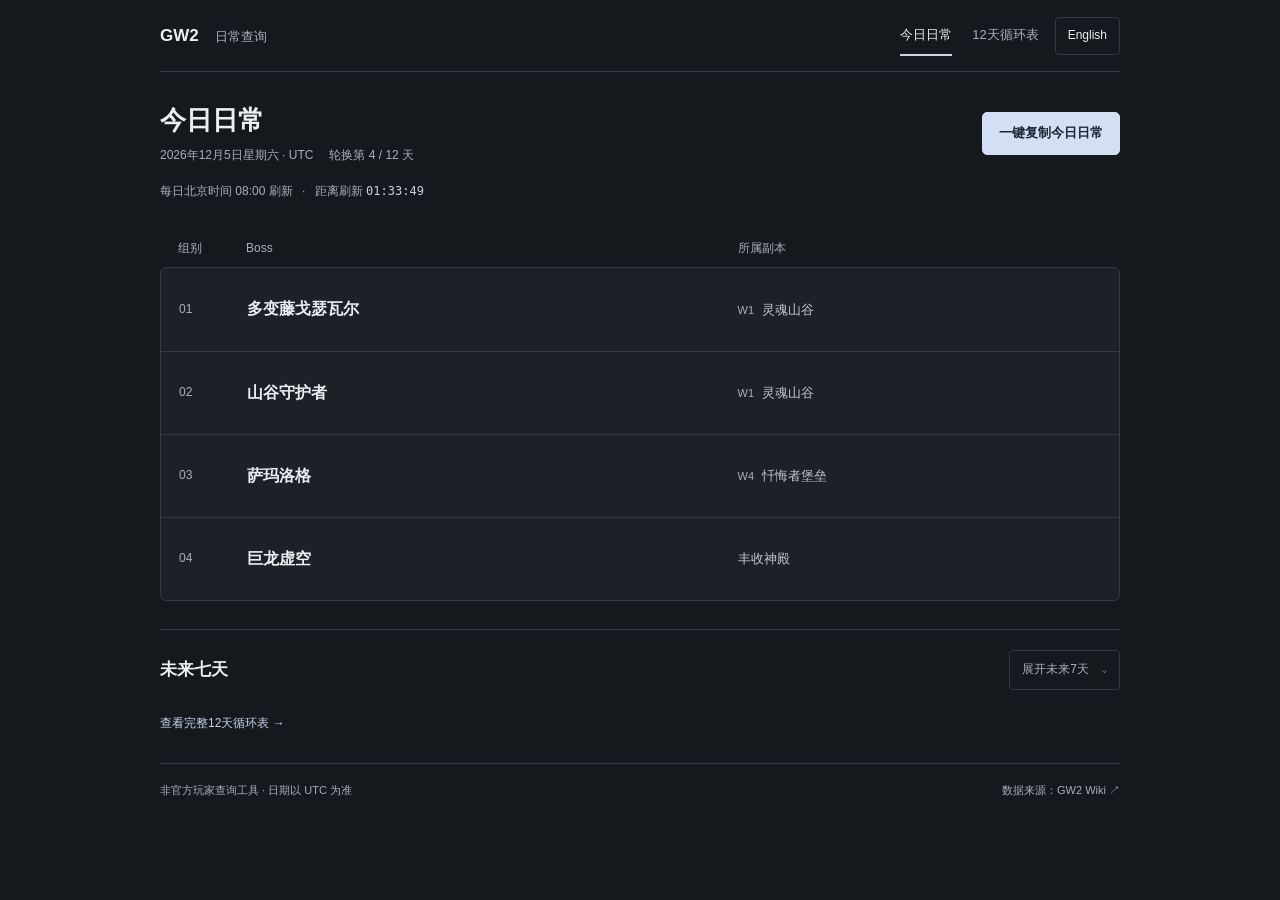
==== commit b511ac75: "Add site-wide Chinese and English toggle with localized encounter names" ====
--- a/index.html
+++ b/index.html
@@ -4,50 +4,53 @@
   <meta charset="utf-8">
   <meta name="viewport" content="width=device-width, initial-scale=1">
   <meta name="theme-color" content="#15181c">
-  <meta name="description" content="快速查看激战2今日四个日常 Boss 及所属副本，一键复制分享，支持未来七天与完整12天轮换查询。">
-  <title>今日日常 · GW2 Raid Bounties</title>
+  <meta name="description" content="快速查看激战2今日四个日常 Boss 及所属副本，一键复制分享，支持未来七天与完整12天轮换查询。" data-i18n-content="descriptionToday">
+  <title data-i18n="todayTitle">今日日常 · GW2 Raid Bounties</title>
   <link rel="icon" href="assets/favicon.svg" type="image/svg+xml">
-  <link rel="stylesheet" href="assets/css/today.css">
+  <link rel="stylesheet" href="assets/css/today.css?v=2">
   <script defer src="assets/js/data.js"></script>
   <script defer src="assets/js/rotation.js"></script>
-  <script defer src="assets/js/app.js"></script>
+  <script defer src="assets/js/encounters-zh.js?v=2"></script>
+  <script defer src="assets/js/i18n.js?v=2"></script>
+  <script defer src="assets/js/app.js?v=2"></script>
 </head>
 <body data-page="today">
-  <a class="skip-link" href="#main-content">跳转到主要内容</a>
+  <a class="skip-link" href="#main-content"><span data-i18n="skip">跳转到主要内容</span></a>
   <div class="site-shell">
     <header class="site-header">
-      <a class="brand" href="index.html">GW2 <span>日常查询</span></a>
-      <nav class="nav" aria-label="主导航">
-        <a href="index.html" class="nav-link active" aria-current="page">今日日常</a>
-        <a href="rotation.html" class="nav-link">12天循环表</a>
+      <a class="brand" href="index.html">GW2 <span><span data-i18n="brand">日常查询</span></span></a>
+      <nav class="nav" aria-label="主导航" data-i18n-aria-label="nav">
+        <a href="index.html" class="nav-link active" aria-current="page"><span data-i18n="today">今日日常</span></a>
+        <a href="rotation.html" class="nav-link"><span data-i18n="rotation">12天循环表</span></a>
       </nav>
+      <button id="language-toggle" class="language-toggle" type="button" aria-label="Switch to English" data-i18n-aria-label="switchLanguage">English</button>
     </header>
     <main id="main-content">
       <section class="today-section" aria-labelledby="today-heading">
         <div class="today-heading">
-          <div><h1 id="today-heading">今日日常</h1><p class="date-line"><span id="today-date">读取当前日期…</span><span id="cycle-label">轮换计算中</span></p></div>
-          <button id="copy-today" class="primary-button" type="button" disabled>一键复制今日日常</button>
+          <div><h1 id="today-heading"><span data-i18n="today">今日日常</span></h1><p class="date-line"><span id="today-date"><span data-i18n="loadingDate">读取当前日期…</span></span><span id="cycle-label"><span data-i18n="loadingCycle">轮换计算中</span></span></p></div>
+          <button id="copy-today" class="primary-button" type="button" disabled><span data-i18n="copy">一键复制今日日常</span></button>
         </div>
-        <p class="reset-line">每日北京时间 08:00 刷新 <span aria-hidden="true">·</span> 距离刷新 <span id="countdown" role="timer" aria-label="距离下一次刷新">--:--:--</span></p>
+        <p class="reset-line"><span data-i18n="resetRule">每日北京时间 08:00 刷新</span> <span aria-hidden="true">·</span> <span><span data-i18n="resetRemaining">距离刷新</span></span> <span id="countdown" role="timer" aria-label="距离下一次刷新" data-i18n-aria-label="resetTimer">--:--:--</span></p>
         <p id="copy-status" class="copy-status" role="status" aria-live="polite"></p>
         <div id="copy-fallback" class="copy-fallback" hidden>
-          <label for="copy-text">自动复制不可用，请长按或选中下方文字复制。</label>
+          <label for="copy-text"><span data-i18n="manualHelp">自动复制不可用，请长按或选中下方文字复制。</span></label>
           <textarea id="copy-text" rows="10" readonly spellcheck="false"></textarea>
         </div>
-        <div class="list-heading" aria-hidden="true"><span>组别</span><span>Boss</span><span>所属副本</span></div>
+        <div class="list-heading" aria-hidden="true"><span><span data-i18n="groupColumn">组别</span></span><span>Boss</span><span><span data-i18n="instanceColumn">所属副本</span></span></div>
         <div id="today-grid" class="boss-list" aria-live="polite"></div>
-        <noscript><p class="noscript">请启用 JavaScript 查看自动计算的日常数据。</p></noscript>
+        <noscript><p class="noscript"><span data-i18n="noscript">请启用 JavaScript 查看自动计算的日常数据。</span></p></noscript>
       </section>
       <section class="forecast-section" aria-labelledby="forecast-heading">
         <div class="forecast-top">
-          <h2 id="forecast-heading">未来七天</h2>
-          <button id="forecast-toggle" type="button" class="action-button" aria-controls="forecast-content" aria-expanded="false"><span id="forecast-toggle-text">展开未来7天</span><span class="button-arrow" aria-hidden="true">⌄</span></button>
+          <h2 id="forecast-heading"><span data-i18n="forecast">未来七天</span></h2>
+          <button id="forecast-toggle" type="button" class="action-button" aria-controls="forecast-content" aria-expanded="false"><span id="forecast-toggle-text"><span data-i18n="expand">展开未来7天</span></span><span class="button-arrow" aria-hidden="true">⌄</span></button>
         </div>
         <div id="forecast-content" hidden></div>
       </section>
-      <p class="rotation-link"><a href="rotation.html">查看完整12天循环表 →</a></p>
+      <p class="rotation-link"><a href="rotation.html"><span data-i18n="fullRotation">查看完整12天循环表 →</span></a></p>
     </main>
-    <footer class="site-footer"><span>非官方玩家查询工具 · 日期以 UTC 为准</span><a href="https://wiki.guildwars2.com/wiki/Daily_Raid_Bounties" target="_blank" rel="noopener noreferrer">数据来源：GW2 Wiki ↗</a></footer>
+    <footer class="site-footer"><span><span data-i18n="footerToday">非官方玩家查询工具 · 日期以 UTC 为准</span></span><a href="https://wiki.guildwars2.com/wiki/Daily_Raid_Bounties" target="_blank" rel="noopener noreferrer"><span data-i18n="wikiSource">数据来源：GW2 Wiki ↗</span></a></footer>
   </div>
 </body>
 </html>
--- a/assets/css/today.css
+++ b/assets/css/today.css
@@ -87,3 +87,8 @@
   .forecast-grid { grid-template-columns: 1fr; }
 }
 @media (prefers-reduced-motion: reduce) { *, *::before, *::after { scroll-behavior: auto !important; } }
+.language-toggle { flex: 0 0 auto; min-height: 38px; padding: 7px 12px; color: var(--text); background: transparent; border: 1px solid var(--line); border-radius: 4px; font-size: 12px; }
+.language-toggle:hover { background: var(--surface); }
+.site-header .nav { margin-left: auto; }
+@media (max-width: 640px) { .site-header { gap: 12px; flex-wrap: wrap; padding: 12px 0; } .site-header .nav { gap: 12px; } .language-toggle { padding-inline: 9px; } }
+@media (max-width: 380px) { .site-header .brand { width: 100%; } .site-header .nav { margin-left: 0; flex: 1; } }
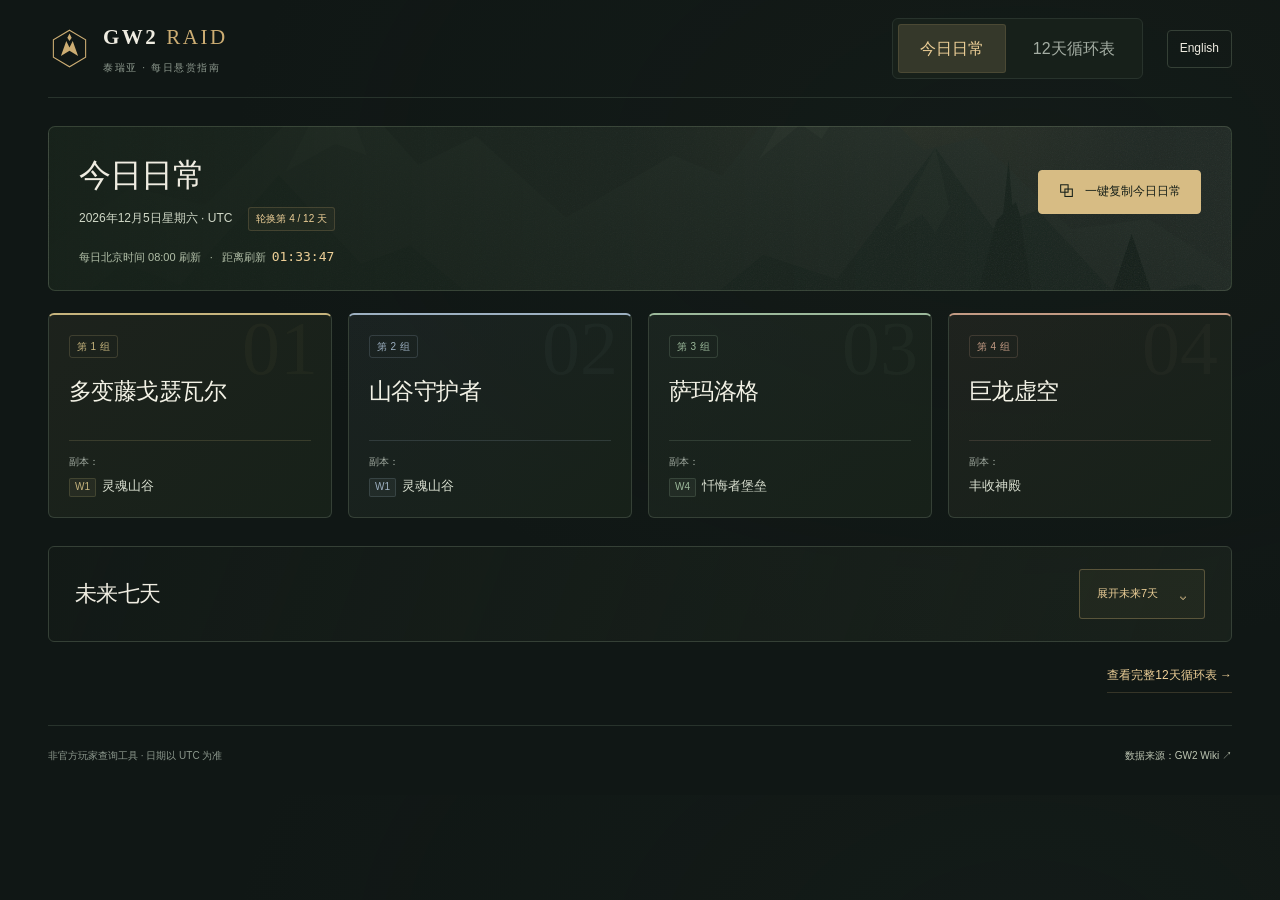
==== commit 0921dacc: "Restore compact fantasy styling and correct Chinese names using Wiki references" ====
--- a/index.html
+++ b/index.html
@@ -3,22 +3,26 @@
 <head>
   <meta charset="utf-8">
   <meta name="viewport" content="width=device-width, initial-scale=1">
-  <meta name="theme-color" content="#15181c">
+  <meta name="theme-color" content="#101715">
   <meta name="description" content="快速查看激战2今日四个日常 Boss 及所属副本，一键复制分享，支持未来七天与完整12天轮换查询。" data-i18n-content="descriptionToday">
   <title data-i18n="todayTitle">今日日常 · GW2 Raid Bounties</title>
   <link rel="icon" href="assets/favicon.svg" type="image/svg+xml">
-  <link rel="stylesheet" href="assets/css/today.css?v=2">
+  <link rel="stylesheet" href="assets/css/styles.css?v=3">
+  <link rel="stylesheet" href="assets/css/today.css?v=3">
   <script defer src="assets/js/data.js"></script>
   <script defer src="assets/js/rotation.js"></script>
-  <script defer src="assets/js/encounters-zh.js?v=2"></script>
-  <script defer src="assets/js/i18n.js?v=2"></script>
-  <script defer src="assets/js/app.js?v=2"></script>
+  <script defer src="assets/js/encounters-zh.js?v=3"></script>
+  <script defer src="assets/js/i18n.js?v=3"></script>
+  <script defer src="assets/js/app.js?v=3"></script>
 </head>
 <body data-page="today">
   <a class="skip-link" href="#main-content"><span data-i18n="skip">跳转到主要内容</span></a>
   <div class="site-shell">
     <header class="site-header">
-      <a class="brand" href="index.html">GW2 <span><span data-i18n="brand">日常查询</span></span></a>
+      <a class="brand" href="index.html" aria-label="返回GW2日常十人本首页" data-i18n-aria-label="homeAria">
+        <span class="brand-mark" aria-hidden="true"><svg viewBox="0 0 40 40" fill="none"><path d="m20 3 15 9v16l-15 9L5 28V12Z" stroke="currentColor"/></path><path d="m12 27 5-14 3 6 3-6 5 14-8-5Z" fill="currentColor"/></path><path d="m20 6 2 4-2 3-2-3Z" fill="currentColor"/></path></svg></span>
+        <span class="brand-copy"><strong>GW2 <span>RAID</span></strong><small><span data-i18n="tagline">泰瑞亚 · 每日悬赏指南</span></small></span>
+      </a>
       <nav class="nav" aria-label="主导航" data-i18n-aria-label="nav">
         <a href="index.html" class="nav-link active" aria-current="page"><span data-i18n="today">今日日常</span></a>
         <a href="rotation.html" class="nav-link"><span data-i18n="rotation">12天循环表</span></a>
@@ -27,11 +31,13 @@
     </header>
     <main id="main-content">
       <section class="today-section" aria-labelledby="today-heading">
+        <div class="today-summary">
         <div class="today-heading">
           <div><h1 id="today-heading"><span data-i18n="today">今日日常</span></h1><p class="date-line"><span id="today-date"><span data-i18n="loadingDate">读取当前日期…</span></span><span id="cycle-label"><span data-i18n="loadingCycle">轮换计算中</span></span></p></div>
           <button id="copy-today" class="primary-button" type="button" disabled><span data-i18n="copy">一键复制今日日常</span></button>
         </div>
         <p class="reset-line"><span data-i18n="resetRule">每日北京时间 08:00 刷新</span> <span aria-hidden="true">·</span> <span><span data-i18n="resetRemaining">距离刷新</span></span> <span id="countdown" role="timer" aria-label="距离下一次刷新" data-i18n-aria-label="resetTimer">--:--:--</span></p>
+        </div>
         <p id="copy-status" class="copy-status" role="status" aria-live="polite"></p>
         <div id="copy-fallback" class="copy-fallback" hidden>
           <label for="copy-text"><span data-i18n="manualHelp">自动复制不可用，请长按或选中下方文字复制。</span></label>
--- a/assets/css/styles.css
+++ b/assets/css/styles.css
@@ -0,0 +1,280 @@
+:root {
+  color-scheme: dark;
+  --bg: #101715; --panel: #19211d; --panel-raised: #202a24; --line: #354036; --line-soft: #28332c;
+  --text: #efece1; --muted: #a4ada3; --quiet: #8d998e; --accent: #ccad73; --accent-bright: #edcf97; --accent-soft: #ccad7312; --content: 1240px;
+  font-family: "Segoe UI", "PingFang SC", "Microsoft YaHei", sans-serif;
+  font-synthesis: none; -webkit-font-smoothing: antialiased; text-rendering: optimizeLegibility;
+}
+* { box-sizing: border-box; }
+html { scroll-behavior: smooth; }
+body { margin: 0; min-width: 320px; color: var(--text); background: radial-gradient(ellipse at 80% 20%, #28342a22, transparent 55%), var(--bg); }
+a { color: inherit; }
+button { font: inherit; cursor: pointer; }
+a, button { -webkit-tap-highlight-color: transparent; }
+a:focus-visible, button:focus-visible, [tabindex]:focus-visible { outline: 2px solid var(--accent-bright); outline-offset: 5px; }
+button, a { touch-action: manipulation; }
+[hidden] { display: none !important; }
+.skip-link { position: fixed; top: -80px; left: 20px; z-index: 20; background: var(--accent); color: var(--bg); padding: 12px 20px; }
+.skip-link:focus { top: 10px; }
+h1, h2, h3, p { overflow-wrap: anywhere; }
+.site-shell { width: min(calc(100% - 96px), var(--content)); margin: auto; }
+.site-header { height: 98px; display: flex; align-items: center; justify-content: space-between; gap: 24px; border-bottom: 1px solid var(--line-soft); }
+.brand { display: flex; align-items: center; gap: 12px; text-decoration: none; }
+.brand-mark { width: 43px; height: 47px; color: var(--accent); }
+.brand-mark svg { width: 100%; height: 100%; }
+.brand-copy { display: grid; gap: 5px; }
+.brand-copy strong { font-family: Georgia, serif; font-size: 21px; letter-spacing: .12em; white-space: nowrap; }
+.brand-copy strong span { color: var(--accent); font-weight: 400; }
+.brand-copy small { color: var(--quiet); font-size: 10px; letter-spacing: .16em; }
+.nav { display: flex; align-items: center; gap: 5px; padding: 5px; border: 1px solid var(--line-soft); background: #17201a; border-radius: 6px; }
+.nav-link { display: flex; align-items: center; justify-content: center; gap: 8px; padding: 12px 22px; color: var(--muted); text-decoration: none; font-size: 12px; border-radius: 3px; white-space: nowrap; transition: color .2s, background .2s; }
+.nav-link span { font-size: 16px; }
+.nav-link:hover { color: var(--accent-bright); background: #ffffff05; }
+.nav-link.active { color: var(--accent-bright); background: #35382a; box-shadow: inset 0 0 0 1px #ccad7324; }
+.header-status { font-size: 11px; color: #b4bdaf; white-space: nowrap; }
+.header-status > span:last-child { font-size: 9px; color: var(--quiet); margin-left: 5px; }
+.tiny-led, .status-dot { display: inline-block; width: 5px; height: 5px; background: #acc390; border-radius: 50%; margin-right: 7px; vertical-align: middle; box-shadow: 0 0 10px #acc39033; }
+.hero { position: relative; isolation: isolate; margin-top: 30px; min-height: 386px; padding: 44px; display: flex; align-items: flex-end; justify-content: space-between; gap: 28px; border: 1px solid #65705b55; border-radius: 9px; background: #25332a url('../images/tyria-landscape.svg') center 47% / cover; overflow: hidden; }
+.hero::before { content: ""; position: absolute; inset: 0; z-index: -1; background: linear-gradient(90deg, #111c16e8, #1420198c 45%, #101b1520), linear-gradient(0deg, #101a14a0, transparent 70%); }
+.hero::after { content: "TYRIA / FIELD NOTES 01"; position: absolute; right: 24px; top: 23px; font-size: 9px; letter-spacing: .24em; color: #ddd6bd80; }
+.hero-main { flex: 1; }
+.eyebrow, .section-kicker { margin: 0; color: var(--accent); font-size: 9px; line-height: 1.8; letter-spacing: .22em; font-weight: 600; }
+.eyebrow { font-size: 10px; }
+.status-dot { background: var(--accent); margin-right: 8px; }
+.eyebrow-separator { margin: 0 9px; color: #899986; }
+h1 { font-size: clamp(36px, 4vw, 52px); font-weight: 600; letter-spacing: -.035em; line-height: 1.35; margin: 24px 0 15px; }
+.hero-dot { color: var(--accent-bright); }
+.hero-description { font-size: 12px; color: #c0c7b9; line-height: 1.95; margin: 0; }
+.hero-date-line { display: flex; gap: 10px; align-items: center; flex-wrap: wrap; font-size: 11px; color: #d7ddcd; margin-top: 26px; }
+.calendar-icon { color: var(--accent); font-size: 17px; }
+.cycle-label { font-size: 10px; color: var(--accent-bright); padding: 5px 8px; background: #c6aa7020; border: 1px solid #c6aa7033; border-radius: 3px; }
+.reset-panel { flex: 0 0 255px; padding: 22px 23px; margin-bottom: 2px; border: 1px solid #d2ceaa30; border-radius: 5px; background: #101c1699; backdrop-filter: blur(12px); }
+.meta-label { display: flex; align-items: center; color: #d5d6bd; font-size: 9px; letter-spacing: .16em; }
+.meta-label > span:last-child { margin-left: auto; color: #9cae98; letter-spacing: .04em; font-size: 10px; }
+.countdown { font-family: "Consolas", "SFMono-Regular", monospace; font-size: 36px; font-weight: 400; color: #f0dec0; font-variant-numeric: tabular-nums; letter-spacing: .025em; margin: 14px 0; }
+.reset-rule { font-size: 9px; color: #a7b39d; border-top: 1px solid #bbc7a725; padding-top: 13px; white-space: nowrap; }
+.reset-rule .tiny-led { display: none; }
+.reset-divider { padding: 0 7px; color: #6c7d66; }
+.adventure-strip { display: flex; align-items: center; gap: 30px; min-height: 64px; margin: 0 8px; border-bottom: 1px solid var(--line-soft); color: var(--quiet); font-size: 10px; }
+.adventure-strip > span { display: flex; gap: 10px; align-items: center; }
+.adventure-strip i { font-size: 24px; color: var(--accent); font-style: normal; }
+.adventure-strip strong { font-family: Georgia, serif; font-size: 20px; font-weight: 400; color: #d7dac9; }
+.adventure-strip > span:nth-child(2) { border-left: 1px solid var(--line); padding-left: 30px; }
+.adventure-strip .strip-note { margin-left: auto; font-size: 10px; }
+.strip-note span { color: var(--accent); margin-left: 10px; }
+.section { margin-top: 43px; }
+.section-heading { display: flex; align-items: center; justify-content: space-between; gap: 16px; margin-bottom: 24px; }
+.section-heading h2, .forecast-top h2 { font-size: 24px; font-weight: 550; letter-spacing: -.025em; margin: 7px 0 0; }
+.counter-pill { font-size: 10px; color: #b8c9a7; background: #adc58e08; border: 1px solid #abc58a25; border-radius: 4px; padding: 8px 10px; }
+.counter-pill > span:last-child { color: var(--quiet); margin-left: 6px; }
+.boss-grid { display: grid; grid-template-columns: repeat(4, minmax(0, 1fr)); gap: 16px; }
+.group-1 { --group-color: #c6b47d; --group-rgb: 198, 180, 125; }
+.group-2 { --group-color: #9db0c1; --group-rgb: 157, 176, 193; }
+.group-3 { --group-color: #9cb99b; --group-rgb: 156, 185, 155; }
+.group-4 { --group-color: #c39b84; --group-rgb: 195, 155, 132; }
+.boss-card { position: relative; display: flex; flex-direction: column; min-width: 0; border: 1px solid var(--line); border-radius: 6px; background: linear-gradient(150deg, #202920, #18211b); overflow: hidden; transition: border-color .2s, transform .2s, box-shadow .2s; }
+.boss-card:hover { transform: translateY(-5px); border-color: var(--group-color); box-shadow: 0 16px 32px #00000030; }
+.boss-visual { height: 130px; position: relative; overflow: hidden; display: grid; place-items: center; background: radial-gradient(ellipse at 50% 80%, rgba(var(--group-rgb), .16), transparent 65%), linear-gradient(145deg, rgba(var(--group-rgb), .08), #0e181266); border-bottom: 1px solid var(--line-soft); }
+.boss-visual::before { content: ""; position: absolute; width: 102px; height: 102px; border: 1px solid rgba(var(--group-rgb), .15); transform: rotate(45deg); }
+.boss-visual::after { content: ""; position: absolute; width: 78px; height: 78px; border: 1px solid rgba(var(--group-rgb), .13); border-radius: 50%; }
+.boss-sigil { width: 66px; height: 66px; color: var(--group-color); filter: drop-shadow(0 3px 15px rgba(var(--group-rgb), .2)); }
+.visual-number { position: absolute; bottom: 11px; left: 17px; font-family: Georgia, serif; font-size: 11px; color: var(--group-color); opacity: .65; letter-spacing: .1em; }
+.visual-caption { position: absolute; bottom: 12px; right: 15px; color: var(--group-color); opacity: .7; font-size: 8px; letter-spacing: .18em; }
+.boss-top { display: flex; justify-content: space-between; align-items: center; gap: 6px; padding: 18px 18px 0; }
+.group-tag { font-size: 9px; letter-spacing: .12em; color: var(--group-color); white-space: nowrap; }
+.type-tag { font-size: 9px; color: #aab5a4; background: #ffffff04; border: 1px solid #a9b69d25; border-radius: 3px; padding: 4px 6px; white-space: nowrap; }
+.boss-content { flex: 1; padding: 22px 18px 19px; }
+.card-field-label { display: none; }
+.boss-name { font-family: Georgia, "Times New Roman", serif; font-weight: 400; font-size: 24px; line-height: 1.22; margin: 0 0 24px; min-height: 58px; color: #eae8d9; overflow-wrap: break-word; }
+.boss-instance-label { font-size: 9px; color: var(--quiet); letter-spacing: .1em; }
+.boss-instance { font-size: 11px; color: #bac3b2; line-height: 1.6; margin: 6px 0 0; min-height: 35px; }
+.boss-bottom { display: grid; grid-template-columns: 1fr auto; gap: 6px; padding: 13px 18px; border-top: 1px solid var(--line-soft); background: #0a140d33; }
+.bounty-flag { font-size: 8px; color: var(--quiet); }
+.bounty-name { grid-column: 1; font-size: 10px; line-height: 1.6; color: #bfc5b5; }
+.boss-link { grid-column: 2; grid-row: 1 / 3; align-self: center; width: 28px; height: 28px; display: grid; place-items: center; color: var(--group-color); border: 1px solid var(--line); border-radius: 50%; text-decoration: none; font-size: 15px; transition: background .2s; }
+.boss-link:hover { background: rgba(var(--group-rgb), .15); }
+.forecast-section { margin-top: 32px; padding: 26px 30px; border: 1px solid var(--line); border-radius: 6px; background: linear-gradient(110deg, #212a2022, #20292088); }
+.forecast-top { display: flex; align-items: center; justify-content: space-between; gap: 20px; }
+.forecast-top h2 { font-size: 22px; }
+.section-hint { font-size: 11px; color: var(--muted); margin: 9px 0 0; }
+.action-button, .secondary-button { flex-shrink: 0; display: inline-flex; align-items: center; justify-content: center; gap: 20px; min-height: 42px; padding: 10px 17px; border: 1px solid #ccad7355; background: #ccad730e; color: var(--accent-bright); border-radius: 3px; font-size: 11px; transition: background .2s, border-color .2s; }
+.action-button:hover, .secondary-button:hover { background: #ccad7322; border-color: var(--accent); }
+.button-arrow { display: inline-block; font-size: 18px; transition: transform .2s; }
+.action-button[aria-expanded="true"] .button-arrow { transform: rotate(180deg); }
+.forecast-content { padding-top: 25px; }
+.forecast-grid { display: grid; grid-template-columns: repeat(3, minmax(0, 1fr)); gap: 14px; }
+.forecast-day { border: 1px solid var(--line); border-radius: 4px; background: #151e17; min-width: 0; }
+.forecast-day-header { display: flex; justify-content: space-between; align-items: center; gap: 8px; padding: 17px; border-bottom: 1px solid var(--line-soft); background: #d3c09904; }
+.forecast-day-overline { color: var(--accent); font-size: 9px; }
+.forecast-day-title { font-size: 14px; font-weight: 500; margin: 6px 0 0; }
+.forecast-day-index { font-size: 9px; color: var(--muted); white-space: nowrap; }
+.forecast-list { padding: 0 16px; }
+.forecast-item { display: flex; gap: 10px; align-items: flex-start; border-bottom: 1px solid var(--line-soft); padding: 14px 0; }
+.forecast-item:last-child { border: 0; }
+.forecast-index { display: grid; place-items: center; width: 21px; height: 23px; flex: 0 0 21px; margin-top: 1px; font-size: 9px; color: var(--accent); border: 1px solid #ccad7333; border-radius: 2px; }
+.forecast-item-main { min-width: 0; }
+.forecast-boss { font-size: 12px; line-height: 1.5; }
+.forecast-instance { font-size: 10px; line-height: 1.6; color: var(--muted); margin-top: 4px; }
+.bottom-link { margin: 30px 0 48px; padding: 28px 0; border-top: 1px solid var(--line-soft); border-bottom: 1px solid var(--line-soft); display: flex; align-items: center; justify-content: space-between; gap: 24px; }
+.bottom-link h2 { margin: 9px 0; font-size: 18px; font-weight: 500; }
+.bottom-link p:last-child { margin: 0; font-size: 11px; color: var(--muted); line-height: 1.8; }
+.text-action { font-size: 11px; color: var(--accent-bright); text-decoration: none; white-space: nowrap; display: inline-flex; align-items: center; gap: 30px; border-bottom: 1px solid #ccad7355; padding: 10px 0; }
+.text-action span { font-size: 20px; }
+.text-action:hover { color: #ffe8bc; border-color: var(--accent); }
+.site-footer { display: flex; align-items: center; justify-content: space-between; gap: 15px; color: var(--quiet); font-size: 9px; padding-bottom: 30px; line-height: 1.9; }
+.site-footer strong { font-family: Georgia, serif; color: #c3c9b6; font-size: 11px; letter-spacing: .1em; }
+.site-footer a { text-decoration: none; color: #bdc5b2; }
+.site-footer a:hover { color: var(--accent); }
+.footer-divider { color: #5d705c; margin: 0 8px; }
+.noscript { padding: 20px; border: 1px solid var(--line); color: var(--accent); }
+/* 完整轮换表 */
+.rotation-hero { position: relative; overflow: hidden; isolation: isolate; padding: 44px; margin-top: 30px; border: 1px solid #65705b55; border-radius: 7px; background: #25332a url('../images/tyria-landscape.svg') center 42% / cover; }
+.rotation-hero::before { content: ""; position: absolute; z-index: -1; inset: 0; background: linear-gradient(90deg, #111c16ed, #14201977); }
+.rotation-hero h1 { margin: 19px 0 13px; font-size: 42px; }
+.rotation-hero > p:not(.eyebrow) { color: #bbc6b3; font-size: 12px; line-height: 1.9; max-width: 640px; }
+.rotation-meta { display: flex; gap: 10px; flex-wrap: wrap; margin-top: 24px; }
+.rotation-meta span { font-size: 10px; padding: 8px 10px; background: #19241aaa; border: 1px solid #c3bd9f33; border-radius: 3px; color: #d0d5bf; }
+.rotation-meta span:last-child { color: var(--accent-bright); border-color: #ccad7355; }
+.cycle-track { display: grid; grid-template-columns: repeat(12, minmax(0, 1fr)); gap: 5px; margin-top: 22px; }
+.cycle-step { display: grid; gap: 6px; justify-items: center; padding: 12px 3px; color: var(--muted); border: 1px solid var(--line-soft); border-radius: 3px; background: #1b241b; font-size: 9px; }
+.cycle-step strong { font-family: Georgia, serif; font-size: 18px; font-weight: 400; color: #c8cebc; }
+.cycle-step:hover { border-color: var(--accent); }
+.cycle-step[aria-current="date"] { border-color: var(--accent); background: #ccad7314; color: var(--accent-bright); }
+.cycle-step[aria-current="date"] strong { color: var(--accent-bright); }
+.legend { display: flex; flex-wrap: wrap; gap: 18px; margin-bottom: 15px; color: var(--quiet); font-size: 10px; }
+.legend-mark { display: inline-block; width: 8px; height: 8px; border: 1px solid var(--accent); background: var(--accent-soft); margin-right: 5px; }
+.table-scroll { overflow-x: auto; border: 1px solid var(--line); border-radius: 5px; scrollbar-color: #52614a #152016; }
+.rotation-table { width: 100%; min-width: 990px; border-collapse: collapse; table-layout: fixed; text-align: left; }
+.rotation-table thead { background: #293224; }
+.rotation-table thead th { font-size: 10px; font-weight: 500; letter-spacing: .07em; padding: 18px; color: #d3d5c4; }
+.rotation-table thead th:first-child { width: 140px; }
+.rotation-table thead th:nth-child(2) { color: #c6b47d; }
+.rotation-table thead th:nth-child(3) { color: #9db0c1; }
+.rotation-table thead th:nth-child(4) { color: #9cb99b; }
+.rotation-table thead th:nth-child(5) { color: #c39b84; }
+.rotation-table tbody tr { background: #182119; transition: background .2s; }
+.rotation-table tbody tr:nth-child(even) { background: #1c251c; }
+.rotation-table tbody tr:hover { background: #242e21; }
+.rotation-table tbody tr.today-row { background: #ccad7312; box-shadow: inset 3px 0 var(--accent); }
+.rotation-table tbody th, .rotation-table tbody td { padding: 19px 18px; border-top: 1px solid var(--line-soft); vertical-align: top; }
+.rotation-table td, .rotation-table th { border-right: 1px solid var(--line-soft); }
+.rotation-table td:last-child, .rotation-table th:last-child { border-right: 0; }
+.day-heading { text-align: left; font-weight: 400; }
+.day-number { display: block; color: var(--accent); font-size: 9px; letter-spacing: .14em; }
+.day-date { display: block; font-family: Georgia, serif; font-size: 21px; font-weight: 400; margin-top: 6px; }
+.day-week { display: block; color: var(--quiet); font-size: 9px; margin-top: 4px; }
+.today-chip { display: inline-block; color: #1d241a; background: var(--accent); padding: 3px 6px; font-size: 9px; border-radius: 2px; margin-top: 8px; }
+.rotation-boss { display: block; color: #e3e5d4; font-size: 12px; line-height: 1.6; font-weight: 500; }
+.rotation-instance { display: flex; gap: 6px; align-items: baseline; font-size: 10px; color: #a4b19b; line-height: 1.6; margin-top: 7px; }
+.mini-wing { font-size: 9px; color: var(--group-color); white-space: nowrap; }
+.rotation-bounty { font-size: 9px; color: var(--quiet); line-height: 1.7; margin-top: 6px; }
+.table-footnote { font-size: 10px; color: var(--quiet); line-height: 1.8; margin: 14px 0 0; }
+.mobile-rotation { display: none; }
+@keyframes row-emphasis { 0%, 50% { outline: 2px solid var(--accent); outline-offset: -2px; } 100% { outline: 2px solid transparent; outline-offset: -2px; } }
+.row-highlight { animation: row-emphasis 1.5s ease-out; }
+@media (min-width: 1600px) { .hero { min-height: 420px; } }
+@media (max-width: 1150px) {
+  .site-shell { width: calc(100% - 56px); }
+  .header-status { display: none; }
+  .boss-grid { grid-template-columns: repeat(2, minmax(0, 1fr)); }
+  .boss-visual { height: 140px; }
+  .boss-name { min-height: 0; }
+  .boss-instance { min-height: 0; }
+  .hero { padding: 36px; }
+  .forecast-grid { grid-template-columns: repeat(2, minmax(0, 1fr)); }
+}
+@media (max-width: 780px) {
+  .site-shell { width: calc(100% - 36px); }
+  .site-header { height: 84px; gap: 12px; }
+  .brand-copy strong { font-size: 17px; }
+  .brand-copy small { font-size: 9px; letter-spacing: .02em; }
+  .brand-mark { width: 35px; height: 39px; }
+  .nav-link { padding: 11px 13px; font-size: 11px; }
+  .hero { padding: 30px; margin-top: 20px; display: block; background-position: 66% center; }
+  .hero::before { background: linear-gradient(90deg, #111c16e8, #14201955); }
+  .hero h1 { font-size: 43px; }
+  .reset-panel { width: 255px; margin-top: 25px; padding: 16px 20px; }
+  .countdown { font-size: 30px; margin: 10px 0; }
+  .adventure-strip { gap: 20px; }
+  .adventure-strip > span:nth-child(2) { padding-left: 20px; }
+  .adventure-strip .strip-note { display: none; }
+  .section { margin-top: 34px; }
+  .forecast-section { padding: 24px; }
+  .rotation-hero { padding: 30px; margin-top: 20px; }
+  .rotation-hero h1 { font-size: 36px; }
+  .cycle-track { grid-template-columns: repeat(6, minmax(0, 1fr)); gap: 6px; }
+  .cycle-step { padding: 10px 3px; }
+  .table-scroll { display: none; }
+  .mobile-rotation { display: grid; gap: 14px; }
+  .mobile-rotation-day { border: 1px solid var(--line); border-radius: 5px; background: #19221a; overflow: hidden; }
+  .mobile-rotation-today { border-color: var(--accent); }
+  .mobile-day-heading { display: flex; align-items: center; justify-content: space-between; gap: 10px; padding: 16px 18px; background: #263022; }
+  .mobile-day-heading > div { display: flex; gap: 15px; align-items: baseline; }
+  .mobile-day-count { font-size: 9px; color: var(--accent); letter-spacing: .1em; }
+  .mobile-day-heading strong { font-weight: 500; font-size: 13px; }
+  .mobile-day-heading .today-chip { margin: 0; }
+  .mobile-rotation-row { display: flex; gap: 14px; padding: 16px 18px; border-top: 1px solid var(--line-soft); }
+  .mobile-group { flex: 0 0 43px; height: 25px; display: grid; place-items: center; font-size: 9px; color: var(--group-color); background: rgba(var(--group-rgb), .05); border: 1px solid rgba(var(--group-rgb), .2); border-radius: 3px; }
+  .mobile-rotation-row-main { display: grid; gap: 5px; min-width: 0; }
+  .mobile-rotation-row-main strong { font-size: 12px; line-height: 1.5; font-weight: 500; }
+  .mobile-rotation-row-main span { color: var(--muted); font-size: 10px; }
+  .mobile-rotation-row-main small { color: var(--quiet); font-size: 9px; line-height: 1.7; }
+  .site-footer { display: grid; gap: 7px; }
+}
+@media (max-width: 540px) {
+  .site-shell { width: calc(100% - 32px); }
+  .site-header { height: auto; flex-wrap: wrap; padding: 17px 0 13px; gap: 17px; }
+  .brand-copy strong { font-size: 20px; }
+  .brand-copy small { font-size: 9px; letter-spacing: .12em; }
+  .nav { width: 100%; }
+  .nav-link { flex: 1; padding: 10px 12px; }
+  .hero { margin-top: 16px; padding: 27px 22px; border-radius: 5px; }
+  .hero::after { display: none; }
+  .eyebrow { font-size: 8px; letter-spacing: .13em; }
+  .eyebrow-separator { margin: 0 4px; }
+  .hero h1 { font-size: 38px; margin-top: 22px; }
+  .hero-description { font-size: 11px; }
+  .hero-date-line { font-size: 10px; gap: 8px; margin-top: 21px; }
+  .cycle-label { margin-left: 22px; }
+  .reset-panel { width: 100%; margin-top: 24px; }
+  .meta-label { font-size: 9px; }
+  .countdown { font-size: 34px; }
+  .adventure-strip { margin: 0; gap: 13px; min-height: 59px; font-size: 9px; }
+  .adventure-strip > span { gap: 6px; }
+  .adventure-strip > span:nth-child(2) { padding-left: 12px; }
+  .adventure-strip strong { font-size: 18px; }
+  .adventure-strip i { font-size: 19px; }
+  .section-heading { align-items: end; margin-bottom: 18px; gap: 8px; }
+  .section-heading h2 { font-size: 22px; }
+  .section-kicker { font-size: 8px; letter-spacing: .17em; }
+  .counter-pill { padding: 6px 7px; font-size: 9px; }
+  .counter-pill > span:last-child { display: none; }
+  .boss-grid { grid-template-columns: 1fr; gap: 16px; }
+  .boss-visual { height: 132px; }
+  .boss-top { padding: 19px 21px 0; }
+  .boss-content { padding: 20px 21px; }
+  .boss-name { font-size: 27px; margin-bottom: 20px; }
+  .boss-bottom { padding: 13px 21px; }
+  .boss-instance { font-size: 12px; }
+  .forecast-section { padding: 22px 18px; margin-top: 25px; }
+  .forecast-top { flex-direction: column; align-items: stretch; }
+  .forecast-top .action-button { width: 100%; }
+  .forecast-grid { grid-template-columns: 1fr; }
+  .bottom-link { margin: 25px 0 30px; display: block; }
+  .bottom-link h2 { font-size: 17px; }
+  .text-action { margin-top: 15px; }
+  .rotation-hero { padding: 27px 22px; }
+  .rotation-hero h1 { font-size: 33px; }
+  .rotation-hero > p:not(.eyebrow) { font-size: 11px; }
+  .rotation-meta { margin-top: 20px; gap: 8px; }
+  .rotation-meta span { font-size: 9px; padding: 7px 8px; }
+  .secondary-button { font-size: 10px; gap: 10px; padding: 9px 12px; }
+}
+@media (prefers-reduced-motion: reduce) {
+  *, *::before, *::after { scroll-behavior: auto !important; transition: none !important; animation: none !important; }
+}
+.language-toggle { flex: 0 0 auto; min-height: 38px; padding: 7px 12px; border: 1px solid var(--line); border-radius: 4px; color: var(--text); background: transparent; font-size: 12px; white-space: nowrap; }
+.language-toggle:hover { color: var(--accent-bright); background: var(--accent-soft); }
+@media (max-width: 1150px) { .site-header { gap: 14px; } }
+@media (max-width: 780px) and (min-width: 541px) { .site-header { flex-wrap: wrap; height: auto; padding: 18px 0; } .site-header .nav { order: 3; width: 100%; } .site-header .nav-link { flex: 1; } }
+@media (max-width: 540px) { .site-header .brand { order: 0; } .site-header .language-toggle { order: 1; margin-left: auto; } .site-header .nav { order: 2; } }
--- a/assets/css/today.css
+++ b/assets/css/today.css
@@ -1,94 +1,76 @@
-:root { color-scheme: dark; --bg: #15181c; --surface: #1d2127; --line: #333941; --text: #eceef1; --muted: #a9b0ba; --accent: #c7d6ee; font-family: -apple-system, BlinkMacSystemFont, "Segoe UI", "PingFang SC", "Microsoft YaHei", sans-serif; -webkit-font-smoothing: antialiased; }
-* { box-sizing: border-box; }
-body { margin: 0; min-width: 320px; background: var(--bg); color: var(--text); font-size: 14px; line-height: 1.6; }
-a { color: inherit; }
-button, textarea { font: inherit; }
-button { cursor: pointer; touch-action: manipulation; }
+/* 首页保留森林深色、铜金边框和山峦氛围，将空间优先用于目标信息。 */
+:root { --surface: #1b261e; }
+body { font-size: 14px; line-height: 1.6; }
+.site-shell { max-width: 1240px; }
+.site-header .nav { margin-left: auto; }
+.site-header { gap: 24px; }
 button:disabled { cursor: wait; opacity: .65; }
-a:focus-visible, button:focus-visible, textarea:focus-visible { outline: 2px solid var(--accent); outline-offset: 4px; }
-[hidden] { display: none !important; }
-.skip-link { position: absolute; top: -80px; left: 16px; padding: 10px; background: var(--text); color: var(--bg); }
-.skip-link:focus { top: 8px; }
-.site-shell { max-width: 1008px; padding: 0 24px; margin: auto; }
-.site-header { min-height: 72px; display: flex; align-items: center; justify-content: space-between; gap: 16px; border-bottom: 1px solid var(--line); }
-.brand { text-decoration: none; font-size: 17px; font-weight: 700; white-space: nowrap; }
-.brand span { font-size: 13px; font-weight: 400; margin-left: 6px; color: var(--muted); }
-.nav { display: flex; gap: 20px; }
-.nav-link { text-decoration: none; font-size: 13px; padding: 10px 0; color: var(--muted); }
-.nav-link.active { color: var(--text); box-shadow: inset 0 -2px var(--accent); }
-.nav-link:hover, .rotation-link a:hover, .site-footer a:hover { color: var(--accent); }
-.today-section { margin-top: 30px; }
-.today-heading { display: flex; align-items: center; justify-content: space-between; gap: 16px; }
-h1 { margin: 0; font-size: 26px; font-weight: 650; line-height: 1.4; }
-.date-line { display: flex; flex-wrap: wrap; gap: 6px 16px; margin: 8px 0 0; color: var(--muted); font-size: 12px; }
-.primary-button { background: #d3e0f3; color: #182333; border: 1px solid #d3e0f3; padding: 10px 16px; min-height: 42px; border-radius: 5px; font-size: 13px; font-weight: 600; white-space: nowrap; }
-.primary-button:hover { background: #e5edfa; }
-.reset-line { color: var(--muted); font-size: 12px; margin: 16px 0 0; }
-.reset-line > span[aria-hidden] { margin: 0 6px; }
-#countdown { color: #c9d0dc; font-variant-numeric: tabular-nums; font-family: ui-monospace, Consolas, monospace; }
-.copy-status { min-height: 22px; margin: 6px 0 10px; color: #b7d9bf; font-size: 12px; }
-.copy-status[data-error="true"] { color: #e4c699; }
-.copy-fallback { margin: 0 0 18px; }
+.today-section { margin-top: 28px; }
+.today-summary { padding: 26px 30px 22px; border: 1px solid #72836955; border-radius: 7px; background: linear-gradient(90deg, #152018ec, #1520188c), url('../images/tyria-landscape.svg') center 44% / cover; }
+.today-heading { display: flex; justify-content: space-between; align-items: center; gap: 24px; }
+.today-heading h1 { margin: 0; font-size: 32px; line-height: 1.4; font-weight: 600; letter-spacing: -.025em; }
+.date-line { display: flex; align-items: center; gap: 10px 16px; flex-wrap: wrap; margin: 9px 0 0; color: #d0d8c7; font-size: 12px; }
+#cycle-label { color: var(--accent-bright); padding: 3px 7px; border: 1px solid #ccad7333; background: #ccad730c; border-radius: 3px; font-size: 10px; }
+.primary-button { min-height: 44px; display: inline-flex; align-items: center; justify-content: center; gap: 10px; border: 1px solid #d7bc84; border-radius: 4px; padding: 11px 19px; background: #d7bc84; color: #172019; font-size: 12px; font-weight: 700; white-space: nowrap; }
+.primary-button::before { content: '⧉'; font-size: 17px; line-height: 1; }
+.primary-button:hover { background: #ead2a2; border-color: #ead2a2; }
+.reset-line { display: flex; flex-wrap: wrap; align-items: baseline; gap: 6px; color: #b1bea7; margin: 16px 0 0; font-size: 11px; }
+.reset-line > span[aria-hidden] { padding-inline: 3px; }
+#countdown { color: var(--accent-bright); font-family: ui-monospace, Consolas, monospace; font-variant-numeric: tabular-nums; font-size: 13px; }
+.copy-status { margin: 12px 0; font-size: 12px; color: #b9d3a2; }
+.copy-status:empty { display: none; }
+.copy-status[data-error="true"] { color: #efd09f; }
+.copy-fallback { margin: 16px 0; }
 .copy-fallback label { display: block; margin-bottom: 8px; font-size: 12px; color: var(--muted); }
-.copy-fallback textarea { width: 100%; padding: 12px; resize: vertical; border-radius: 4px; border: 1px solid var(--line); background: var(--surface); color: var(--text); font-size: 12px; }
-.list-heading, .boss-row { display: grid; grid-template-columns: 50px minmax(0, 1.3fr) minmax(0, 1fr); gap: 18px; align-items: center; }
-.list-heading { padding: 0 18px 9px; font-size: 12px; color: var(--muted); }
-.boss-list { border: 1px solid var(--line); border-radius: 6px; overflow: hidden; background: var(--surface); }
-.boss-row { padding: 18px; min-height: 83px; }
-.boss-row + .boss-row { border-top: 1px solid var(--line); }
-.group-number { color: var(--muted); font-size: 12px; font-variant-numeric: tabular-nums; }
-.boss-name { margin: 0; font-size: 16px; font-weight: 600; line-height: 1.55; overflow-wrap: anywhere; }
-.boss-instance { margin: 0; color: #c2c8d2; font-size: 13px; line-height: 1.65; overflow-wrap: anywhere; }
-.instance-label { display: none; }
-.instance-wing { display: inline-block; color: var(--muted); font-size: 11px; margin-right: 8px; }
-.forecast-section { margin-top: 28px; border-top: 1px solid var(--line); padding-top: 20px; }
-.forecast-top { display: flex; align-items: center; justify-content: space-between; gap: 16px; }
-h2 { margin: 0; font-size: 17px; font-weight: 600; }
-.action-button { display: inline-flex; align-items: center; gap: 12px; border: 1px solid var(--line); background: transparent; color: var(--muted); min-height: 40px; padding: 8px 12px; border-radius: 4px; font-size: 12px; }
-.action-button:hover { background: var(--surface); color: var(--text); }
-.button-arrow { display: inline-block; }
-.action-button[aria-expanded="true"] .button-arrow { transform: rotate(180deg); }
-.forecast-grid { display: grid; grid-template-columns: repeat(2, minmax(0, 1fr)); gap: 12px; margin-top: 18px; }
-.forecast-day { min-width: 0; padding: 16px; border: 1px solid var(--line); border-radius: 5px; }
-.forecast-day-header { display: flex; justify-content: space-between; align-items: center; gap: 10px; padding-bottom: 12px; border-bottom: 1px solid var(--line); }
-.forecast-day-overline { font-size: 11px; color: var(--muted); }
-.forecast-day-title { margin: 4px 0 0; font-size: 14px; font-weight: 500; }
-.forecast-day-index { color: var(--muted); font-size: 11px; white-space: nowrap; }
-.forecast-item { display: flex; gap: 12px; padding-top: 14px; }
-.forecast-index { color: var(--muted); font-size: 11px; padding-top: 2px; }
-.forecast-item-main { min-width: 0; overflow-wrap: anywhere; }
-.forecast-boss { font-size: 13px; }
-.forecast-instance { color: var(--muted); font-size: 11px; margin-top: 4px; }
-.rotation-link { margin: 24px 0 30px; font-size: 12px; }
-.rotation-link a { color: var(--accent); text-decoration: none; }
-.site-footer { display: flex; justify-content: space-between; flex-wrap: wrap; gap: 8px; color: var(--muted); font-size: 11px; padding: 18px 0 28px; border-top: 1px solid var(--line); }
-.site-footer a { color: var(--muted); text-decoration: none; }
-.noscript { color: var(--muted); }
-@media (max-width: 640px) {
-  .site-shell { padding: 0 16px; }
-  .site-header { min-height: 64px; }
-  .brand { font-size: 16px; }
-  .brand span { display: none; }
-  .nav { gap: 16px; }
-  .nav-link { font-size: 12px; }
-  .today-section { margin-top: 23px; }
-  .today-heading { flex-wrap: wrap; align-items: flex-start; gap: 16px; }
-  h1 { font-size: 24px; }
-  .primary-button { width: 100%; }
-  .reset-line { margin-top: 13px; font-size: 11px; }
-  .date-line { font-size: 11px; gap: 4px 10px; }
-  .list-heading { display: none; }
-  .boss-row { grid-template-columns: 28px minmax(0, 1fr); gap: 5px 12px; padding: 14px; min-height: 88px; }
-  .group-number { grid-row: 1 / 3; align-self: start; padding-top: 3px; }
-  .boss-name { grid-column: 2; font-size: 15px; }
-  .boss-instance { grid-column: 2; font-size: 12px; }
-  .instance-label { display: inline; color: var(--muted); font-size: 11px; margin-right: 6px; }
-  .forecast-section { margin-top: 24px; }
-  .forecast-grid { grid-template-columns: 1fr; }
+.copy-fallback textarea { font: inherit; width: 100%; resize: vertical; padding: 14px; color: var(--text); background: var(--surface); border: 1px solid var(--line); border-radius: 5px; font-size: 12px; }
+.list-heading { display: none; }
+.boss-list { display: grid; grid-template-columns: repeat(4, minmax(0, 1fr)); gap: 16px; margin-top: 22px; }
+.boss-row { position: relative; min-height: 205px; padding: 20px; display: flex; flex-direction: column; overflow: hidden; border: 1px solid var(--line); border-top: 2px solid var(--group-color); border-radius: 6px; background: linear-gradient(140deg, rgba(var(--group-rgb), .07), #172119); }
+.boss-row::after { content: attr(data-number); position: absolute; right: 13px; top: -10px; font: 76px Georgia, serif; color: rgba(var(--group-rgb), .045); pointer-events: none; }
+.boss-row:hover { border-color: var(--group-color); }
+.group-number { width: fit-content; color: var(--group-color); padding: 3px 7px; border: 1px solid rgba(var(--group-rgb), .2); border-radius: 3px; font-size: 10px; line-height: 1.5; letter-spacing: .04em; }
+.boss-row .boss-name { z-index: 1; min-height: 0; margin: 17px 0 22px; font-family: inherit; color: #f3f2e6; font-size: 23px; font-weight: 650; letter-spacing: -.025em; line-height: 1.4; overflow-wrap: anywhere; }
+.boss-row .boss-instance { margin: auto 0 0; padding-top: 13px; min-height: 0; border-top: 1px solid rgba(var(--group-rgb), .18); font-size: 13px; line-height: 1.65; color: #d9dfd0; overflow-wrap: anywhere; }
+.instance-label { display: block; color: var(--muted); font-size: 10px; margin-bottom: 5px; }
+.instance-wing { display: inline-block; padding: 0 5px; margin-right: 6px; color: var(--group-color); background: rgba(var(--group-rgb), .07); border: 1px solid rgba(var(--group-rgb), .18); border-radius: 2px; font-size: 10px; }
+.forecast-section { margin-top: 28px; padding: 22px 26px; }
+.forecast-grid { margin-top: 20px; }
+.forecast-top h2 { margin: 0; }
+.rotation-link { display: flex; justify-content: flex-end; margin: 18px 0 32px; font-size: 12px; }
+.rotation-link a { color: var(--accent-bright); text-decoration: none; padding-block: 6px; border-bottom: 1px solid #ccad7333; }
+.rotation-link a:hover { border-color: var(--accent); }
+.site-footer { border-top: 1px solid var(--line-soft); padding-top: 20px; font-size: 10px; }
+a:focus-visible, button:focus-visible, textarea:focus-visible { outline: 2px solid var(--accent-bright); outline-offset: 4px; }
+@media (max-width: 1050px) { .boss-list { grid-template-columns: repeat(2, minmax(0, 1fr)); } .boss-row { min-height: 190px; } }
+@media (max-width: 780px) {
+  .site-header { flex-wrap: wrap; height: auto; gap: 14px; padding: 16px 0; }
+  .site-header .brand { order: 0; }
+  .site-header .language-toggle { order: 1; margin-left: auto; }
+  .site-header .nav { order: 2; width: 100%; margin-left: 0; }
+  .site-header .nav-link { flex: 1; }
+  .today-section { margin-top: 20px; }
+  .today-summary { padding: 23px; }
+  .today-heading { align-items: flex-start; gap: 20px; }
+  .today-heading h1 { font-size: 29px; }
+  .date-line { gap: 7px 10px; font-size: 11px; }
+  .boss-list { gap: 12px; margin-top: 18px; }
+  .boss-row .boss-name { font-size: 22px; }
+  .forecast-section { padding: 20px; }
 }
-@media (prefers-reduced-motion: reduce) { *, *::before, *::after { scroll-behavior: auto !important; } }
-.language-toggle { flex: 0 0 auto; min-height: 38px; padding: 7px 12px; color: var(--text); background: transparent; border: 1px solid var(--line); border-radius: 4px; font-size: 12px; }
-.language-toggle:hover { background: var(--surface); }
-.site-header .nav { margin-left: auto; }
-@media (max-width: 640px) { .site-header { gap: 12px; flex-wrap: wrap; padding: 12px 0; } .site-header .nav { gap: 12px; } .language-toggle { padding-inline: 9px; } }
-@media (max-width: 380px) { .site-header .brand { width: 100%; } .site-header .nav { margin-left: 0; flex: 1; } }
+@media (max-width: 540px) {
+  .today-summary { padding: 21px; }
+  .today-heading { display: block; }
+  .today-heading h1 { font-size: 28px; }
+  .primary-button { width: 100%; margin-top: 17px; }
+  .reset-line { margin-top: 13px; font-size: 10px; gap: 5px; }
+  .boss-list { grid-template-columns: 1fr; }
+  .boss-row { min-height: 0; padding: 17px 19px; }
+  .boss-row .boss-name { font-size: 23px; margin: 11px 0 13px; }
+  .boss-row .boss-instance { display: block; padding-top: 11px; font-size: 13px; }
+  .instance-label { display: inline; margin-right: 7px; font-size: 10px; }
+  .forecast-section { padding: 19px; }
+  .forecast-top { flex-direction: row; align-items: center; gap: 10px; }
+  .forecast-top h2 { font-size: 18px; }
+  .forecast-top .action-button { width: auto; margin-top: 0; gap: 10px; padding-inline: 10px; font-size: 10px; }
+  .rotation-link { justify-content: flex-start; margin-bottom: 25px; }
+}
